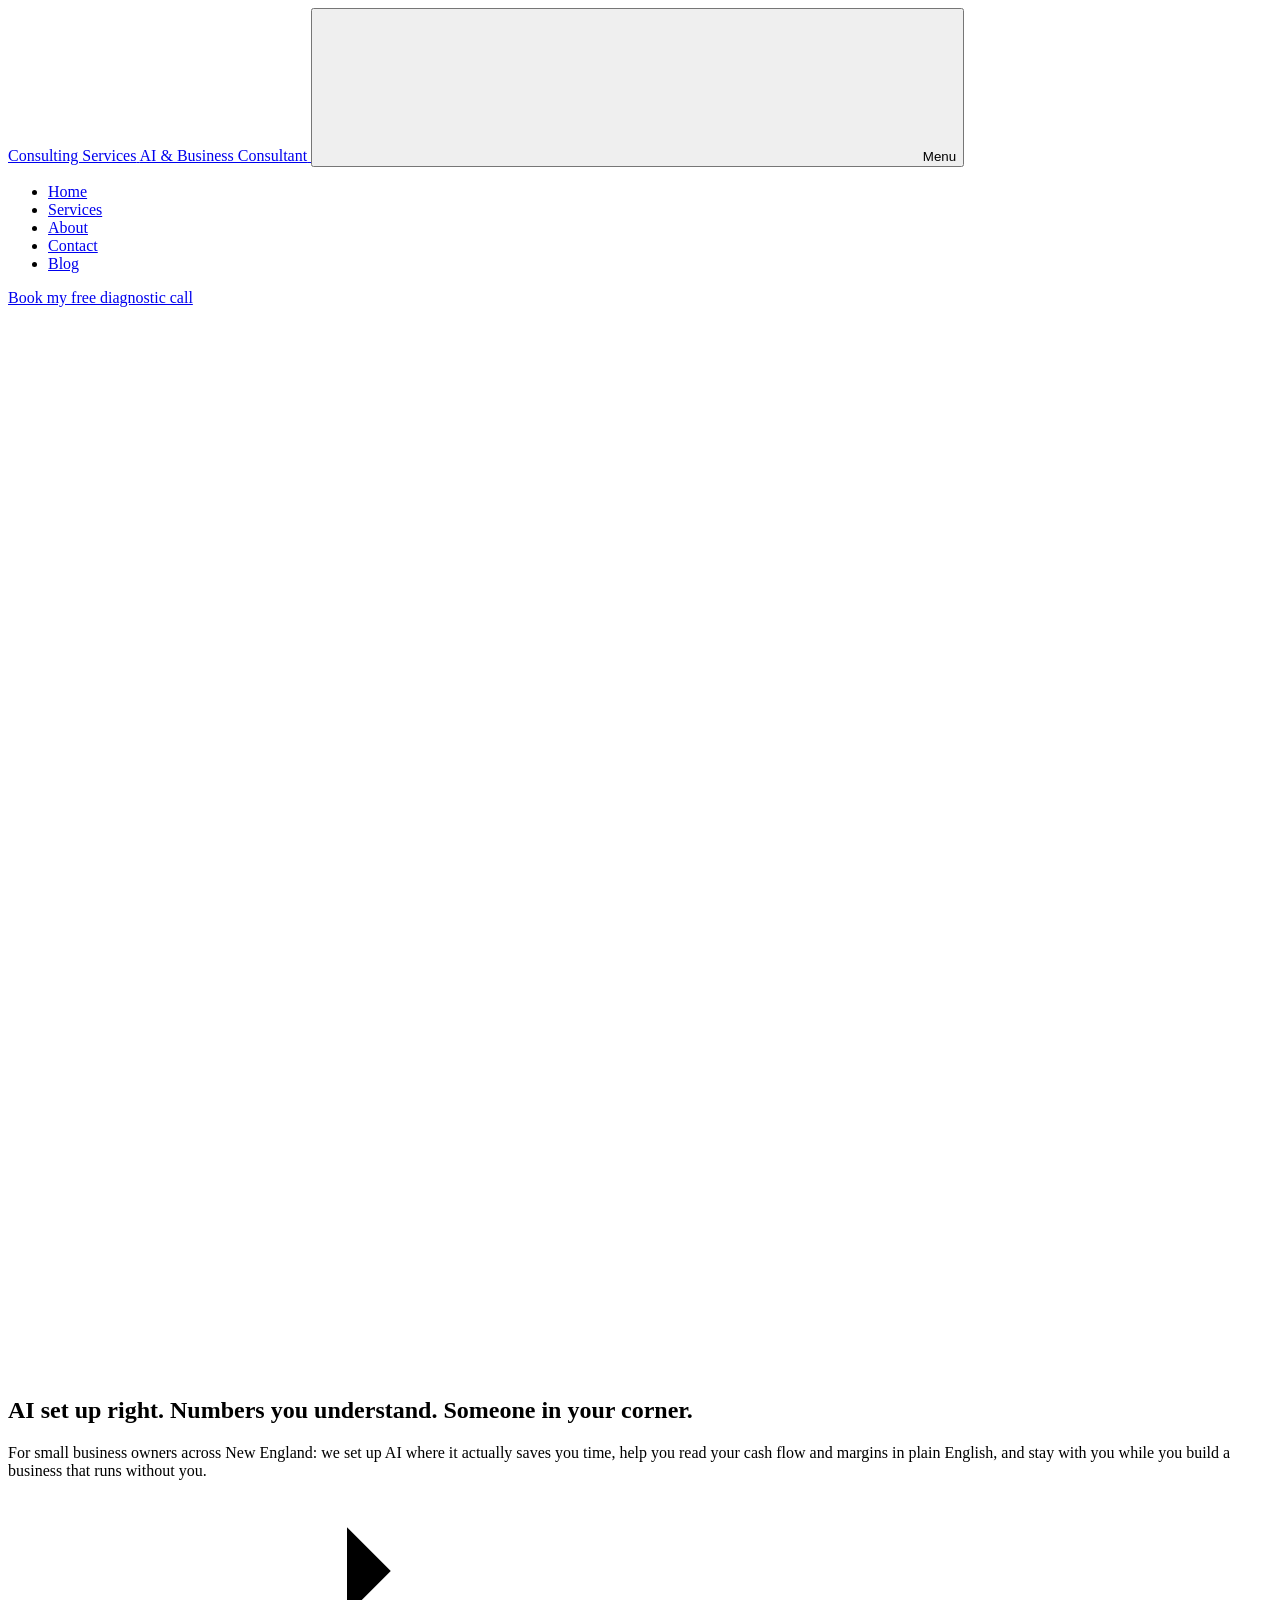
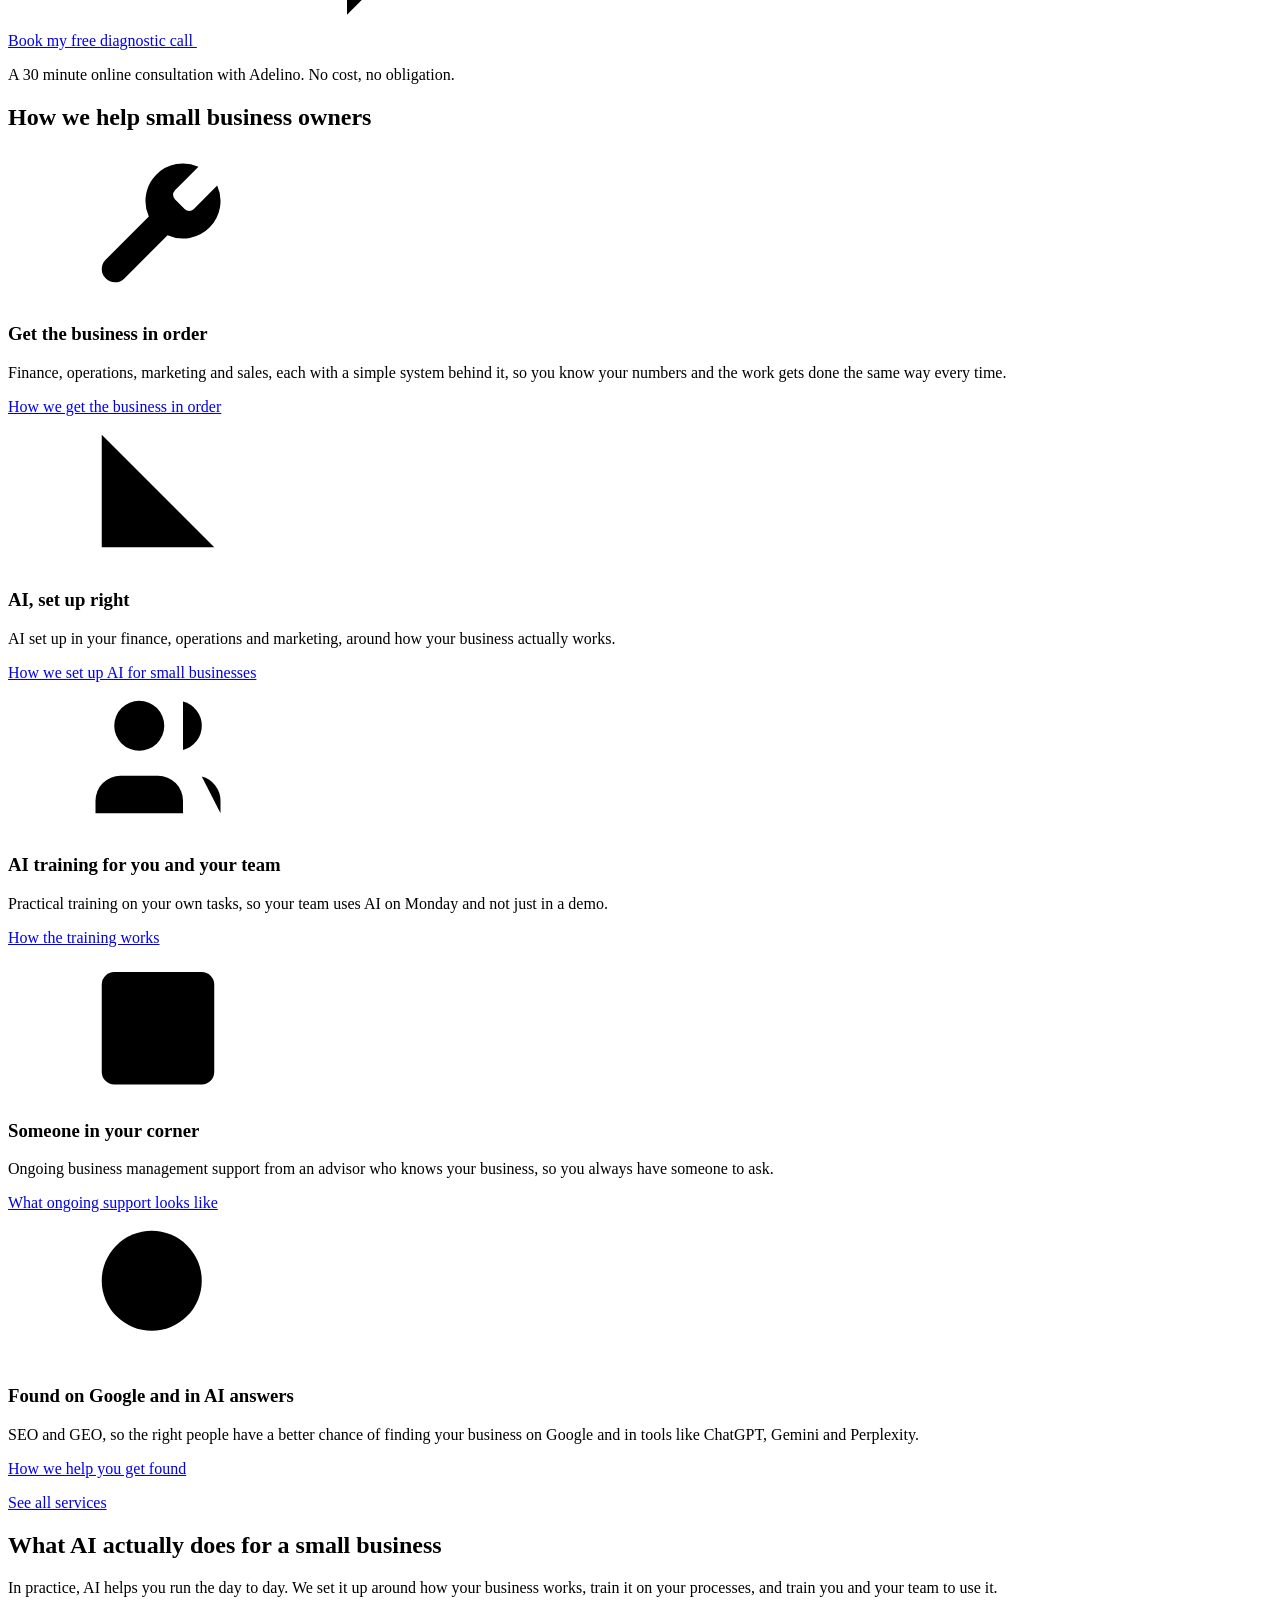
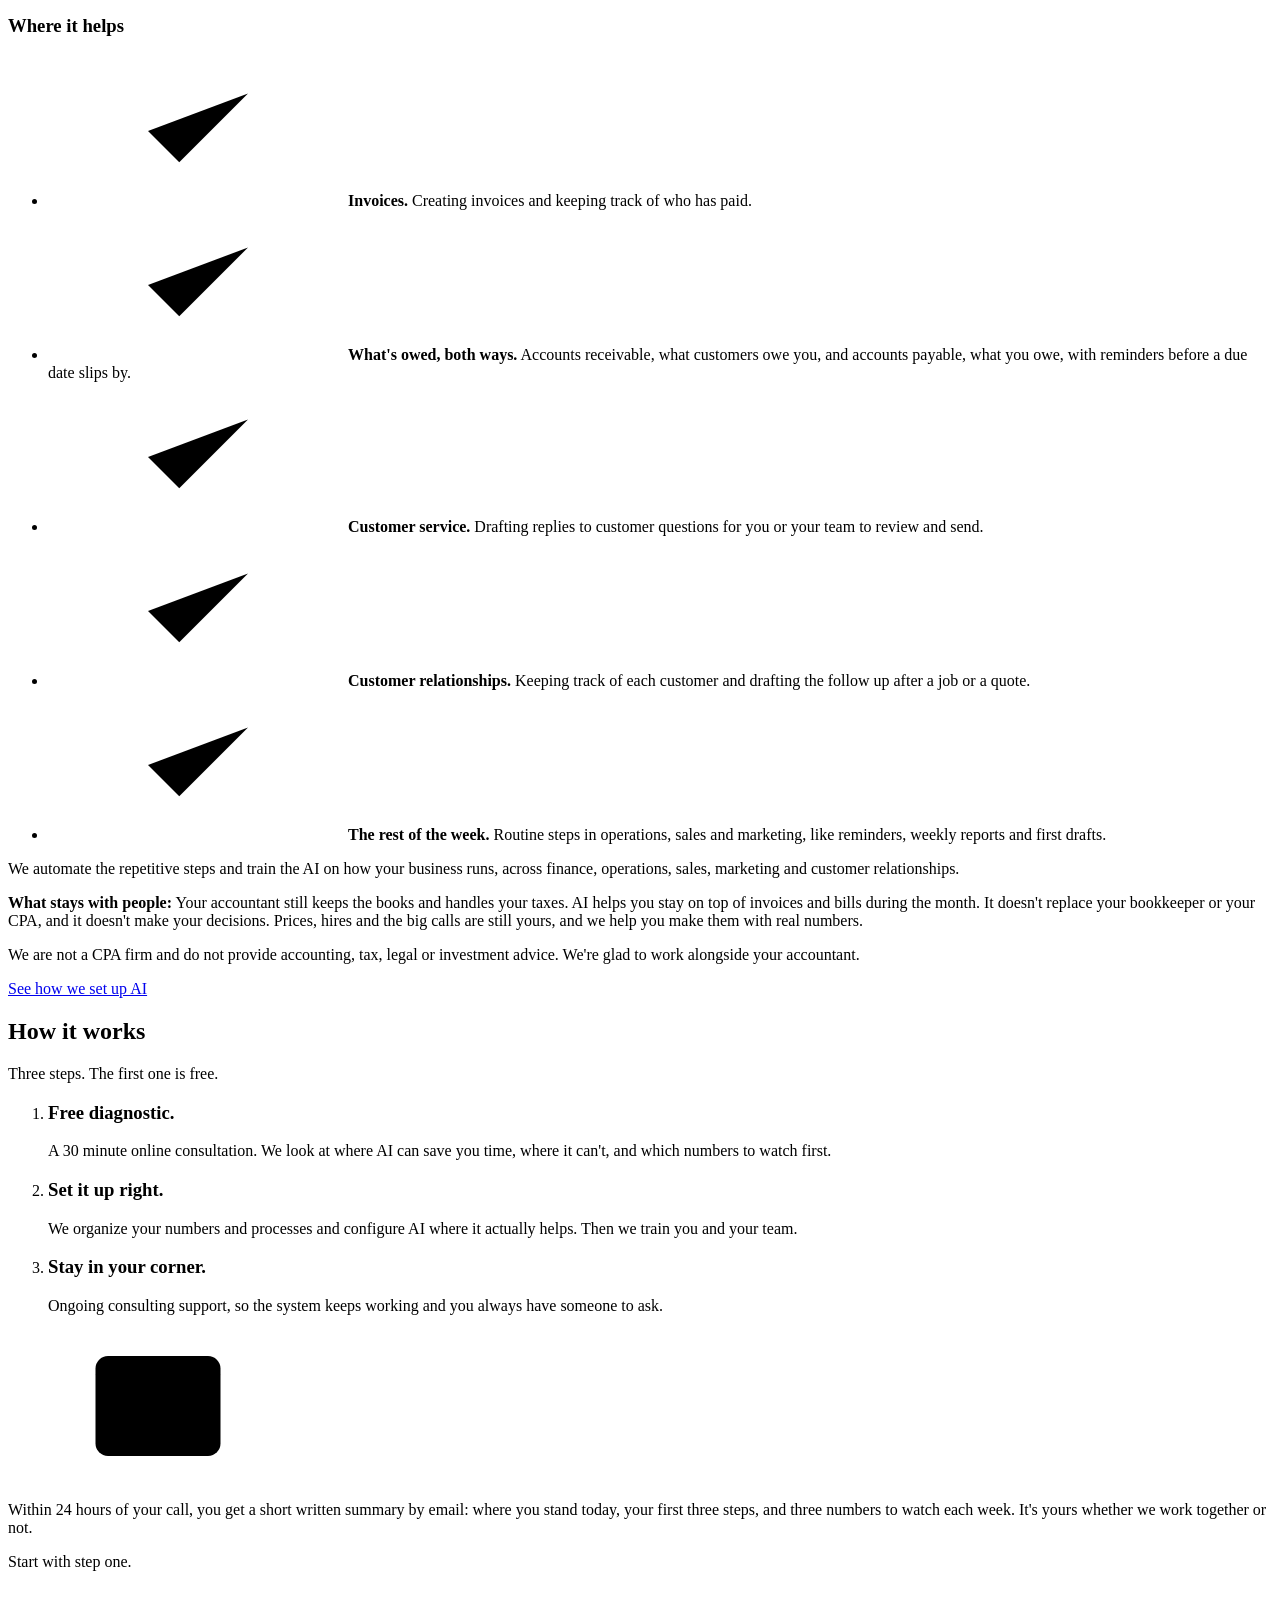
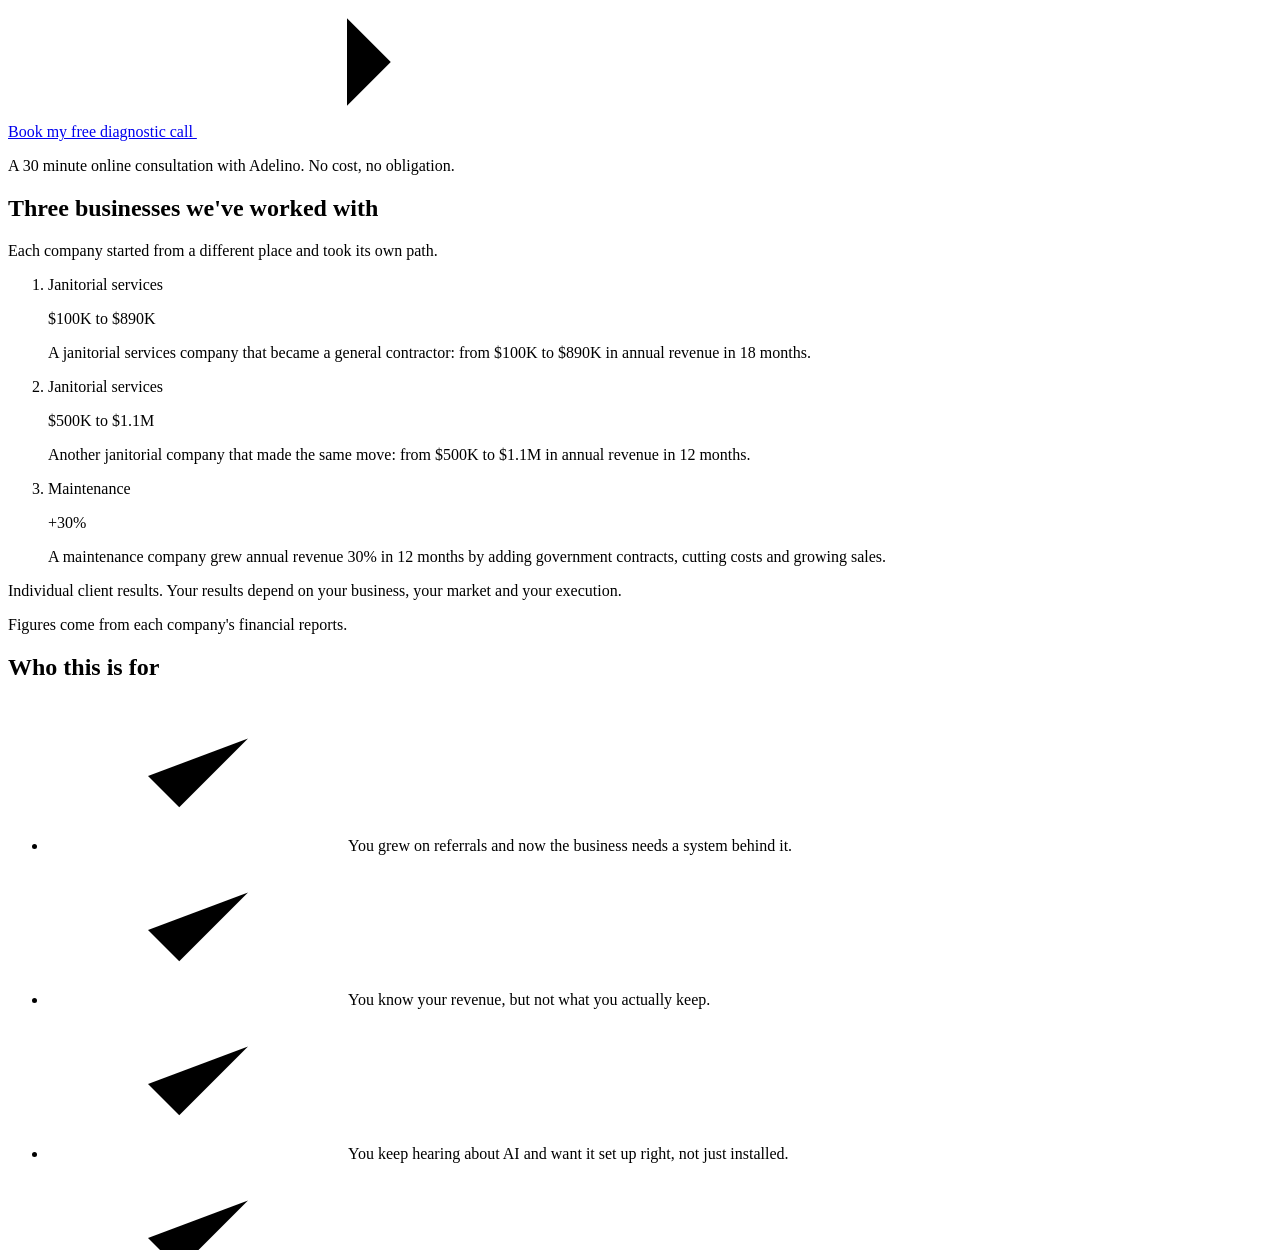
==== index.html @ ec8d6efc "Add files via upload" ====
<!doctype html>
<html lang="en-US">
<head>
<meta charset="utf-8">
<meta name="viewport" content="width=device-width, initial-scale=1">
<script>document.documentElement.classList.add('js');</script>
<title>AI &amp; Business Consultant in Boston | Consulting Services</title>
<meta name="description" content="Small business advisor in Boston, working remotely across New England. AI set up right, numbers in plain English. Book a free 30 minute online consultation.">
<link rel="canonical" href="https://askadelino.com/">
<meta name="theme-color" content="#0B2A4A">

<meta property="og:type" content="website">
<meta property="og:locale" content="en_US">
<meta property="og:site_name" content="Consulting Services">
<meta property="og:url" content="https://askadelino.com/">
<meta property="og:title" content="Consulting Services | AI &amp; Business Consultant in New England">
<meta property="og:description" content="Small business advisor in Boston, working remotely across New England. AI set up right, numbers in plain English. Book a free 30 minute online consultation.">
<meta property="og:image" content="https://askadelino.com/og.jpg">
<meta property="og:image:width" content="1200">
<meta property="og:image:height" content="630">
<meta property="og:image:alt" content="Adelino Ferreira, small business advisor, in a blue blazer outside an office building.">
<meta name="twitter:card" content="summary_large_image">
<meta name="twitter:title" content="Consulting Services | AI &amp; Business Consultant in New England">
<meta name="twitter:description" content="Small business advisor in Boston, working remotely across New England. AI set up right, numbers in plain English. Book a free 30 minute online consultation.">
<meta name="twitter:image" content="https://askadelino.com/og.jpg">
<meta name="twitter:image:alt" content="Adelino Ferreira, small business advisor, in a blue blazer outside an office building.">

<link rel="icon" href="/favicon.svg" type="image/svg+xml">
<link rel="icon" href="/favicon-32.png" type="image/png" sizes="32x32">
<link rel="apple-touch-icon" href="/apple-touch-icon.png">
<link rel="preload" as="image" type="image/webp" href="/assets/adelino-ferreira-small-business-advisor-1600.webp"
      imagesrcset="/assets/adelino-ferreira-small-business-advisor-640.webp 640w, /assets/adelino-ferreira-small-business-advisor-1024.webp 1024w, /assets/adelino-ferreira-small-business-advisor-1600.webp 1600w"
      imagesizes="(min-width: 960px) 62vw, 100vw" fetchpriority="high">
<link rel="preconnect" href="https://fonts.googleapis.com">
<link rel="preconnect" href="https://fonts.gstatic.com" crossorigin>
<link rel="stylesheet" href="https://fonts.googleapis.com/css2?family=Inter:wght@400;500;600&family=Sora:wght@600;700&display=swap">
<link rel="stylesheet" href="/assets/site.css">
<script type="application/ld+json">
{
  "@context": "https://schema.org",
  "@graph": [
    {
      "@type": "ProfessionalService",
      "@id": "https://askadelino.com/#business",
      "name": "Consulting Services",
      "legalName": "Prosperite Investments and Consulting LLC",
      "description": "Business advisory for small business owners in New England: AI set up right, numbers you understand, someone in your corner.",
      "url": "https://askadelino.com/",
      "logo": "https://askadelino.com/apple-touch-icon.png",
      "image": "https://askadelino.com/assets/adelino-ferreira-small-business-advisor-1600.jpg",
      "email": "adelino@askadelino.com",
      "address": {
        "@type": "PostalAddress",
        "addressLocality": "Boston",
        "addressRegion": "MA",
        "addressCountry": "US"
      },
      "areaServed": [
        {
          "@type": "State",
          "name": "Massachusetts"
        },
        {
          "@type": "State",
          "name": "New Hampshire"
        },
        {
          "@type": "State",
          "name": "Rhode Island"
        },
        {
          "@type": "State",
          "name": "Connecticut"
        },
        {
          "@type": "State",
          "name": "Vermont"
        },
        {
          "@type": "State",
          "name": "Maine"
        }
      ],
      "founder": {
        "@id": "https://askadelino.com/about/#adelino"
      },
      "knowsAbout": [
        "Small business management",
        "Setting up AI for small businesses",
        "Cash flow and margins for small businesses",
        "SEO and GEO"
      ],
      "makesOffer": {
        "@type": "Offer",
        "name": "The Run It Right Diagnostic",
        "description": "A free 30 minute online consultation for small business owners across New England.",
        "price": "0",
        "priceCurrency": "USD",
        "url": "https://askadelino.com/diagnostic/"
      },
      "sameAs": [
        "https://www.linkedin.com/in/adelino-ferreira-972801154"
      ]
    },
    {
      "@type": "WebSite",
      "@id": "https://askadelino.com/#website",
      "url": "https://askadelino.com/",
      "name": "Consulting Services",
      "publisher": {
        "@id": "https://askadelino.com/#business"
      },
      "inLanguage": "en-US"
    }
  ]
}
</script>
</head>
<body>

<svg width="0" height="0" style="position:absolute" aria-hidden="true" focusable="false">
  <defs>
    <symbol id="i-menu" viewBox="0 0 24 24"><path d="M4 7h16"/><path d="M4 12h16"/><path d="M4 17h16"/></symbol>
    <symbol id="i-x" viewBox="0 0 24 24"><path d="M18 6 6 18"/><path d="m6 6 12 12"/></symbol>
    <symbol id="i-right" viewBox="0 0 24 24"><path d="M5 12h14"/><path d="m12 5 7 7-7 7"/></symbol>
    <symbol id="i-check" viewBox="0 0 24 24"><path d="M20 6 9 17l-5-5"/></symbol>
    <symbol id="i-wrench" viewBox="0 0 24 24"><path d="M14.7 6.3a1 1 0 0 0 0 1.4l1.6 1.6a1 1 0 0 0 1.4 0l3.77-3.77a6 6 0 0 1-7.94 7.94l-6.91 6.91a2.12 2.12 0 0 1-3-3l6.91-6.91a6 6 0 0 1 7.94-7.94l-3.76 3.76z"/></symbol>
    <symbol id="i-bar" viewBox="0 0 24 24"><path d="M3 3v18h18"/><path d="M18 17V9"/><path d="M13 17V5"/><path d="M8 17v-3"/></symbol>
    <symbol id="i-users" viewBox="0 0 24 24"><path d="M16 21v-2a4 4 0 0 0-4-4H6a4 4 0 0 0-4 4v2"/><circle cx="9" cy="7" r="4"/><path d="M22 21v-2a4 4 0 0 0-3-3.87"/><path d="M16 3.13a4 4 0 0 1 0 7.75"/></symbol>
    <symbol id="i-cal" viewBox="0 0 24 24"><rect width="18" height="18" x="3" y="4" rx="2"/><path d="M16 2v4"/><path d="M8 2v4"/><path d="M3 10h18"/></symbol>
    <symbol id="i-search" viewBox="0 0 24 24"><path d="M11 3a8 8 0 1 0 0 16 8 8 0 0 0 0-16z"/><path d="m21 21-4.3-4.3"/></symbol>
    <symbol id="i-mail" viewBox="0 0 24 24"><rect width="20" height="16" x="2" y="4" rx="2"/><path d="m22 7-8.97 5.7a1.94 1.94 0 0 1-2.06 0L2 7"/></symbol>
  </defs>
</svg>

<header class="site-header">
  <div class="wrap bar">
    <a class="lockup" href="/">
      <span class="name">Consulting Services</span>
      <span class="desc">AI &amp; Business Consultant</span>
    </a>
    <button class="nav-toggle" type="button" aria-expanded="false" aria-controls="site-nav">
      <svg class="ic i-open" aria-hidden="true"><use href="#i-menu"/></svg><svg class="ic i-close" aria-hidden="true"><use href="#i-x"/></svg>
      <span class="nav-toggle-label">Menu</span>
    </button>
    <nav class="site-nav" id="site-nav" aria-label="Main">
      <ul class="nav-list">
        <li><a href="/" aria-current="page">Home</a></li>
        <li><a href="/services/">Services</a></li>
        <li><a href="/about/">About</a></li>
        <li><a href="/contact/">Contact</a></li>
        <li><a href="/blog/">Blog</a></li>
      </ul>
      <a class="btn btn-sm head-cta" href="/diagnostic/#book" aria-label="Book my free diagnostic call, opens the booking page">Book my free diagnostic call</a>
    </nav>
  </div>
</header>

<main>

  <section class="hero dark" aria-labelledby="hero-title">
    <div class="hero-media">
      <picture>
        <source type="image/webp"
                srcset="/assets/adelino-ferreira-small-business-advisor-640.webp 640w, /assets/adelino-ferreira-small-business-advisor-1024.webp 1024w, /assets/adelino-ferreira-small-business-advisor-1600.webp 1600w"
                sizes="(min-width: 960px) 62vw, 100vw">
        <img src="/assets/adelino-ferreira-small-business-advisor-1600.jpg"
             srcset="/assets/adelino-ferreira-small-business-advisor-640.jpg 640w, /assets/adelino-ferreira-small-business-advisor-1024.jpg 1024w, /assets/adelino-ferreira-small-business-advisor-1600.jpg 1600w"
             sizes="(min-width: 960px) 62vw, 100vw"
             width="1600" height="1066" fetchpriority="high" decoding="async"
             alt="Adelino Ferreira, small business advisor, in a blue blazer outside an office building.">
      </picture>
    </div>
    <div class="hero-copy">
      <div class="wrap">
        <h1 id="hero-title"><span class="l">AI set up right.</span> <span class="l">Numbers you understand.</span> <span class="l">Someone in your corner.</span></h1>
        <p class="sub">For small business owners across New England: we set up AI where it actually saves you time, help you read your cash flow and margins in plain English, and stay with you while you build a business that runs without you.</p>
        <div class="cta">
          <a class="btn" href="/diagnostic/#book">Book my free diagnostic call <svg class="ic" aria-hidden="true"><use href="#i-right"/></svg></a>
          <p class="micro">A 30 minute online consultation with Adelino. No cost, no obligation.</p>
        </div>
      </div>
    </div>
  </section>

  <section class="section" aria-labelledby="services-title">
    <div class="wrap">
      <h2 id="services-title">How we help small business owners</h2>
      <div class="cards svc-cards">
        <article class="card">
          <div class="ic-wrap" aria-hidden="true"><svg class="ic" aria-hidden="true"><use href="#i-wrench"/></svg></div>
          <h3>Get the business in order</h3>
          <p>Finance, operations, marketing and sales, each with a simple system behind it, so you know your numbers and the work gets done the same way every time.</p>
          <a class="more" href="/services/#organize">How we get the business in order</a>
        </article>
        <article class="card">
          <div class="ic-wrap" aria-hidden="true"><svg class="ic" aria-hidden="true"><use href="#i-bar"/></svg></div>
          <h3>AI, set up right</h3>
          <p>AI set up in your finance, operations and marketing, around how your business actually works.</p>
          <a class="more" href="/services/#ai-setup">How we set up AI for small businesses</a>
        </article>
        <article class="card">
          <div class="ic-wrap" aria-hidden="true"><svg class="ic" aria-hidden="true"><use href="#i-users"/></svg></div>
          <h3>AI training for you and your team</h3>
          <p>Practical training on your own tasks, so your team uses AI on Monday and not just in a demo.</p>
          <a class="more" href="/services/#ai-training">How the training works</a>
        </article>
        <article class="card">
          <div class="ic-wrap" aria-hidden="true"><svg class="ic" aria-hidden="true"><use href="#i-cal"/></svg></div>
          <h3>Someone in your corner</h3>
          <p>Ongoing business management support from an advisor who knows your business, so you always have someone to ask.</p>
          <a class="more" href="/services/#ongoing-support">What ongoing support looks like</a>
        </article>
        <article class="card">
          <div class="ic-wrap" aria-hidden="true"><svg class="ic" aria-hidden="true"><use href="#i-search"/></svg></div>
          <h3>Found on Google and in AI answers</h3>
          <p>SEO and GEO, so the right people have a better chance of finding your business on Google and in tools like ChatGPT, Gemini and Perplexity.</p>
          <a class="more" href="/services/#seo-geo">How we help you get found</a>
        </article>
      </div>
      <p class="section-foot"><a class="text-link" href="/services/">See all services</a></p>
    </div>
  </section>

  <section class="section paper" aria-labelledby="ai-title">
    <div class="wrap ai-home">
      <h2 id="ai-title">What AI actually does for a small business</h2>
      <p class="lead">In practice, AI helps you run the day to day. We set it up around how your business works, train it on your processes, and train you and your team to use it.</p>
      <h3 class="mini">Where it helps</h3>
      <ul class="help-list">
        <li><svg class="ic" aria-hidden="true"><use href="#i-check"/></svg><span><strong>Invoices.</strong> Creating invoices and keeping track of who has paid.</span></li>
        <li><svg class="ic" aria-hidden="true"><use href="#i-check"/></svg><span><strong>What's owed, both ways.</strong> Accounts receivable, what customers owe you, and accounts payable, what you owe, with reminders before a due date slips by.</span></li>
        <li><svg class="ic" aria-hidden="true"><use href="#i-check"/></svg><span><strong>Customer service.</strong> Drafting replies to customer questions for you or your team to review and send.</span></li>
        <li><svg class="ic" aria-hidden="true"><use href="#i-check"/></svg><span><strong>Customer relationships.</strong> Keeping track of each customer and drafting the follow up after a job or a quote.</span></li>
        <li><svg class="ic" aria-hidden="true"><use href="#i-check"/></svg><span><strong>The rest of the week.</strong> Routine steps in operations, sales and marketing, like reminders, weekly reports and first drafts.</span></li>
      </ul>
      <p class="body-lg">We automate the repetitive steps and train the AI on how your business runs, across finance, operations, sales, marketing and customer relationships.</p>
      <div class="stays">
        <p><strong>What stays with people:</strong> Your accountant still keeps the books and handles your taxes. AI helps you stay on top of invoices and bills during the month. It doesn't replace your bookkeeper or your CPA, and it doesn't make your decisions. Prices, hires and the big calls are still yours, and we help you make them with real numbers.</p>
        <p class="scope-inline">We are not a CPA firm and do not provide accounting, tax, legal or investment advice. We're glad to work alongside your accountant.</p>
      </div>
      <p class="section-foot"><a class="text-link" href="/services/#ai-setup">See how we set up AI</a></p>
    </div>
  </section>

  <section class="section how" aria-labelledby="how-title">
    <div class="wrap">
      <h2 id="how-title">How it works</h2>
      <p class="lead">Three steps. The first one is free.</p>
      <ol class="steps">
        <li>
          <h3>Free diagnostic.</h3>
          <p>A 30 minute online consultation. We look at where AI can save you time, where it can't, and which numbers to watch first.</p>
        </li>
        <li>
          <h3>Set it up right.</h3>
          <p>We organize your numbers and processes and configure AI where it actually helps. Then we train you and your team.</p>
        </li>
        <li>
          <h3>Stay in your corner.</h3>
          <p>Ongoing consulting support, so the system keeps working and you always have someone to ask.</p>
        </li>
      </ol>
      <div class="snapshot">
        <div class="ic-wrap" aria-hidden="true"><svg class="ic" aria-hidden="true"><use href="#i-mail"/></svg></div>
        <p>Within 24 hours of your call, you get a short written summary by email: where you stand today, your first three steps, and three numbers to watch each week. It's yours whether we work together or not.</p>
      </div>
      <div class="mid-cta dark">
        <p class="kick">Start with step one.</p>
        <div>
          <a class="btn" href="/diagnostic/#book">Book my free diagnostic call <svg class="ic" aria-hidden="true"><use href="#i-right"/></svg></a>
          <p class="micro">A 30 minute online consultation with Adelino. No cost, no obligation.</p>
        </div>
      </div>
    </div>
  </section>

  <section class="section paper cases" aria-labelledby="cases-title">
    <div class="wrap">
      <h2 id="cases-title">Three businesses we've worked with</h2>
      <p class="lead">Each company started from a different place and took its own path.</p>
      <ol class="cards case-list">
        <li class="card case">
          <p class="tag">Janitorial services</p>
          <p class="figure">$100K to $890K</p>
          <p>A janitorial services company that became a general contractor: from $100K to $890K in annual revenue in 18 months.</p>
        </li>
        <li class="card case">
          <p class="tag">Janitorial services</p>
          <p class="figure">$500K to $1.1M</p>
          <p>Another janitorial company that made the same move: from $500K to $1.1M in annual revenue in 12 months.</p>
        </li>
        <li class="card case">
          <p class="tag">Maintenance</p>
          <p class="figure">+30%</p>
          <p>A maintenance company grew annual revenue 30% in 12 months by adding government contracts, cutting costs and growing sales.</p>
        </li>
      </ol>
      <p class="notice">Individual client results. Your results depend on your business, your market and your execution.</p>
      <p class="notice">Figures come from each company's financial reports.</p>
    </div>
  </section>

  <section class="section dark grid-bg" aria-labelledby="fit-title">
    <div class="wrap">
      <h2 id="fit-title">Who this is for</h2>
      <ul class="fit-list">
        <li><svg class="ic" aria-hidden="true"><use href="#i-check"/></svg><span>You grew on referrals and now the business needs a system behind it.</span></li>
        <li><svg class="ic" aria-hidden="true"><use href="#i-check"/></svg><span>You know your revenue, but not what you actually keep.</span></li>
        <li><svg class="ic" aria-hidden="true"><use href="#i-check"/></svg><span>You keep hearing about AI and want it set up right, not just installed.</span></li>
        <li><svg class="ic" aria-hidden="true"><use href="#i-check"/></svg><span>Everything still runs through you, and you'd like that to change.</span></li>
      </ul>
      <p class="sectors">Service companies, retail, restaurants, health and wellness businesses, professional offices and more, across Massachusetts, New Hampshire, Rhode Island, Connecticut, Vermont and Maine.</p>
      <p class="not-fit">Probably not the right fit if you're still at the idea stage, or if what you need is tax filing or bookkeeping. If that's you, we'll point you to the right kind of professional.</p>
    </div>
  </section>

  <section class="section" aria-labelledby="about-title">
    <div class="wrap">
      <div class="cred-band">
        <div class="cred-photo">
          <picture>
            <source type="image/webp" srcset="/assets/adelino-ferreira-business-advisor.webp">
            <img src="/assets/adelino-ferreira-business-advisor.jpg" width="800" height="1000" loading="lazy" decoding="async"
                 alt="Adelino Ferreira, business advisor.">
          </picture>
        </div>
        <div>
          <h2 id="about-title">About Adelino</h2>
          <p class="who">Adelino Ferreira, AI &amp; Business Consultant, Boston, MA</p>
          <p class="about-short">I built two service businesses in the U.S. from scratch and sold both. Today I work remotely with small business owners across New England to set up AI where it actually saves time, understand the numbers and run the company the right way. My own businesses are my background, not a promise about yours.</p>
          <a class="text-link" href="/about/">More about Adelino</a>
        </div>
      </div>
    </div>
  </section>

  <section class="section dark grid-bg cta-band" aria-labelledby="cta-title">
    <div class="wrap">
      <p class="eyebrow">The Run It Right Diagnostic</p>
      <h2 id="cta-title">Start with 30 minutes.</h2>
      <p class="lead">It's an online consultation with Adelino, it's free, and there's no obligation. You'll talk through your numbers, how the work gets done, how customers find you, and where AI fits.</p>
      <p class="cap-line"><svg class="ic" aria-hidden="true"><use href="#i-cal"/></svg><span>Adelino takes up to five diagnostic calls a week, on weekdays.</span></p>
      <div class="actions">
        <a class="btn" href="/diagnostic/#book">Book my free diagnostic call <svg class="ic" aria-hidden="true"><use href="#i-right"/></svg></a>
        <p class="micro">A 30 minute online consultation with Adelino. No cost, no obligation.</p>
      </div>
    </div>
  </section>

</main>

<footer class="site-foot">
  <div class="wrap">
    <p class="f-name">Consulting Services, Boston, MA</p>
    <p class="f-line">Small business advisory and AI setup for owners across New England. We work with clients remotely.</p>
    <p class="scope">We provide business advisory and AI setup. We are not a CPA firm and do not provide accounting, tax, legal or investment advice. We're glad to work alongside your accountant.</p>
    <nav aria-label="Footer"><p class="links"><a href="/" aria-current="page">Home</a> <span aria-hidden="true">·</span> <a href="/services/">Services</a> <span aria-hidden="true">·</span> <a href="/about/">About</a> <span aria-hidden="true">·</span> <a href="/contact/">Contact</a> <span aria-hidden="true">·</span> <a href="/blog/">Blog</a> <span aria-hidden="true">·</span> <a href="/privacy/">Privacy</a></p></nav>
    <p class="links contact-links"><a href="mailto:adelino@askadelino.com">adelino@askadelino.com</a> <span aria-hidden="true">·</span> <a href="https://www.linkedin.com/in/adelino-ferreira-972801154" rel="me noopener" target="_blank">Adelino on LinkedIn</a></p>
    <p class="copy">© 2026 Prosperite Investments and Consulting LLC</p>
  </div>
</footer>

<script src="/assets/site.js" defer></script>
</body>
</html>
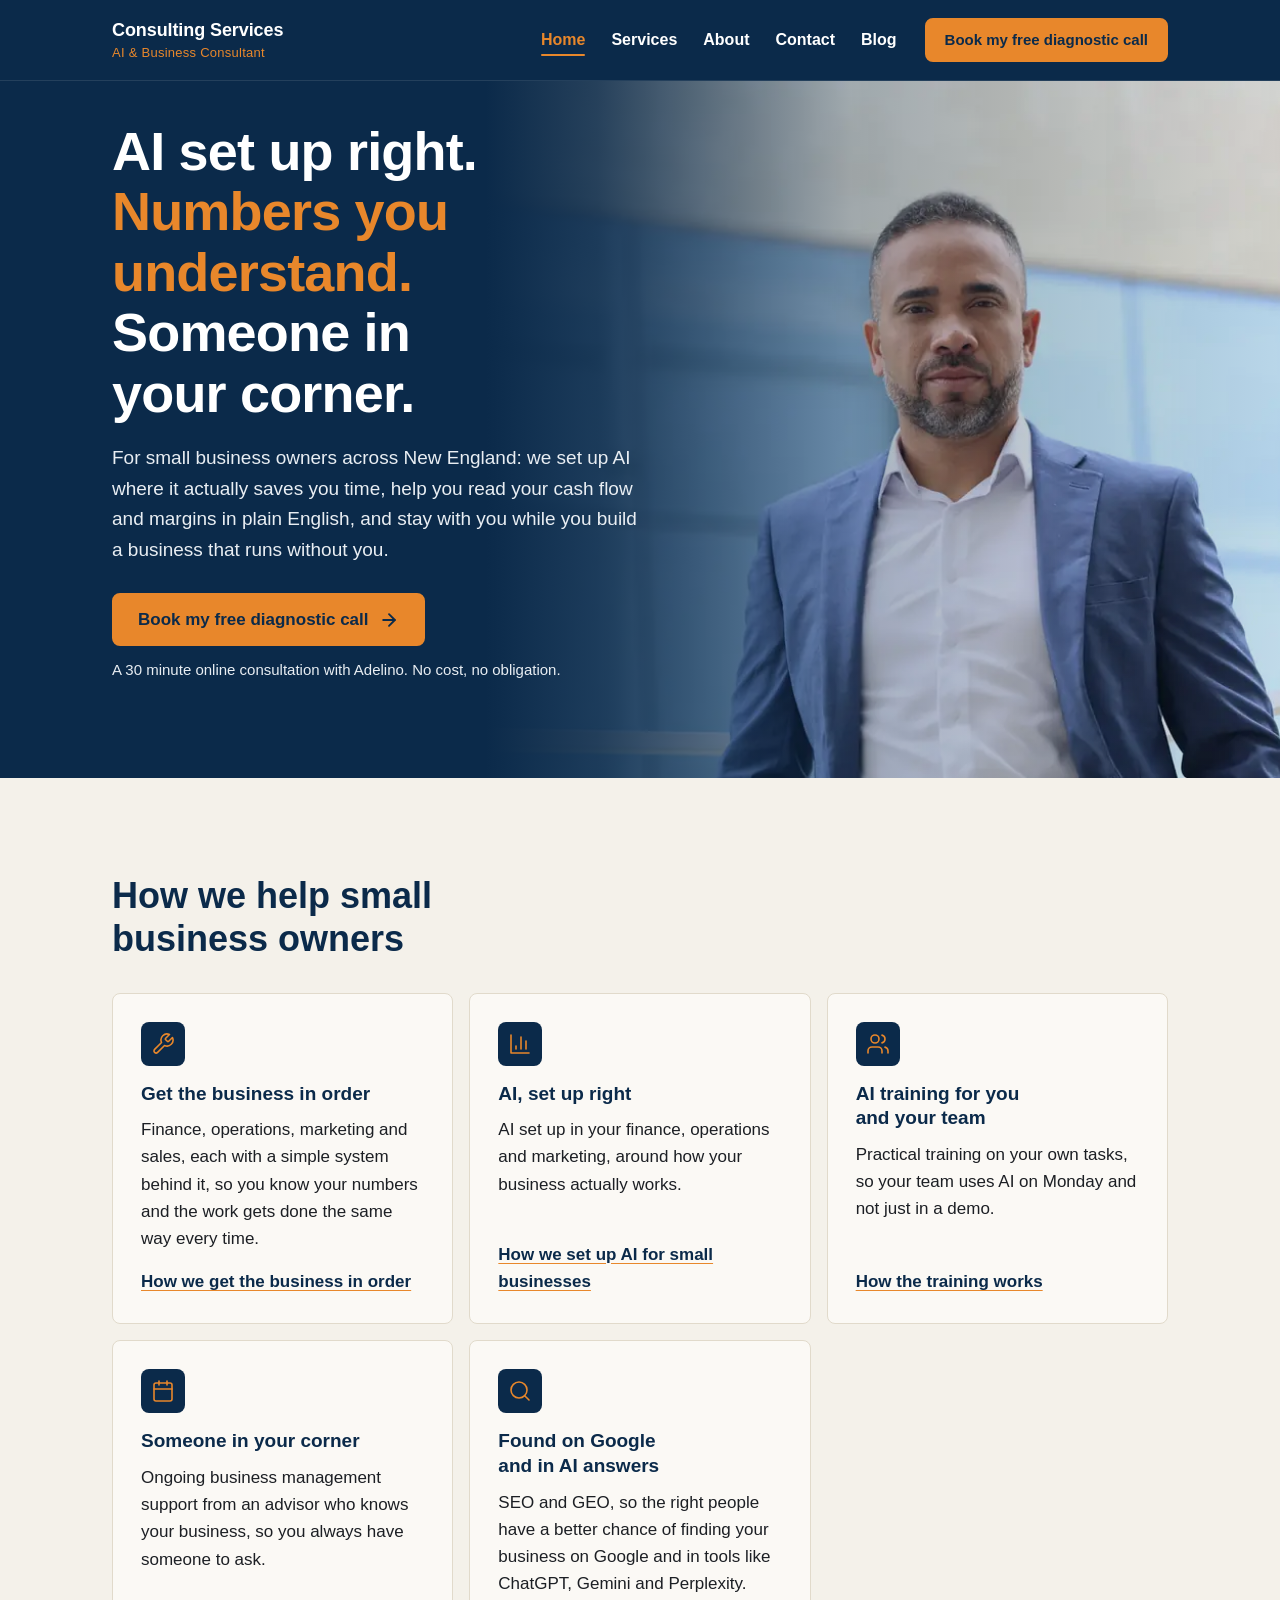
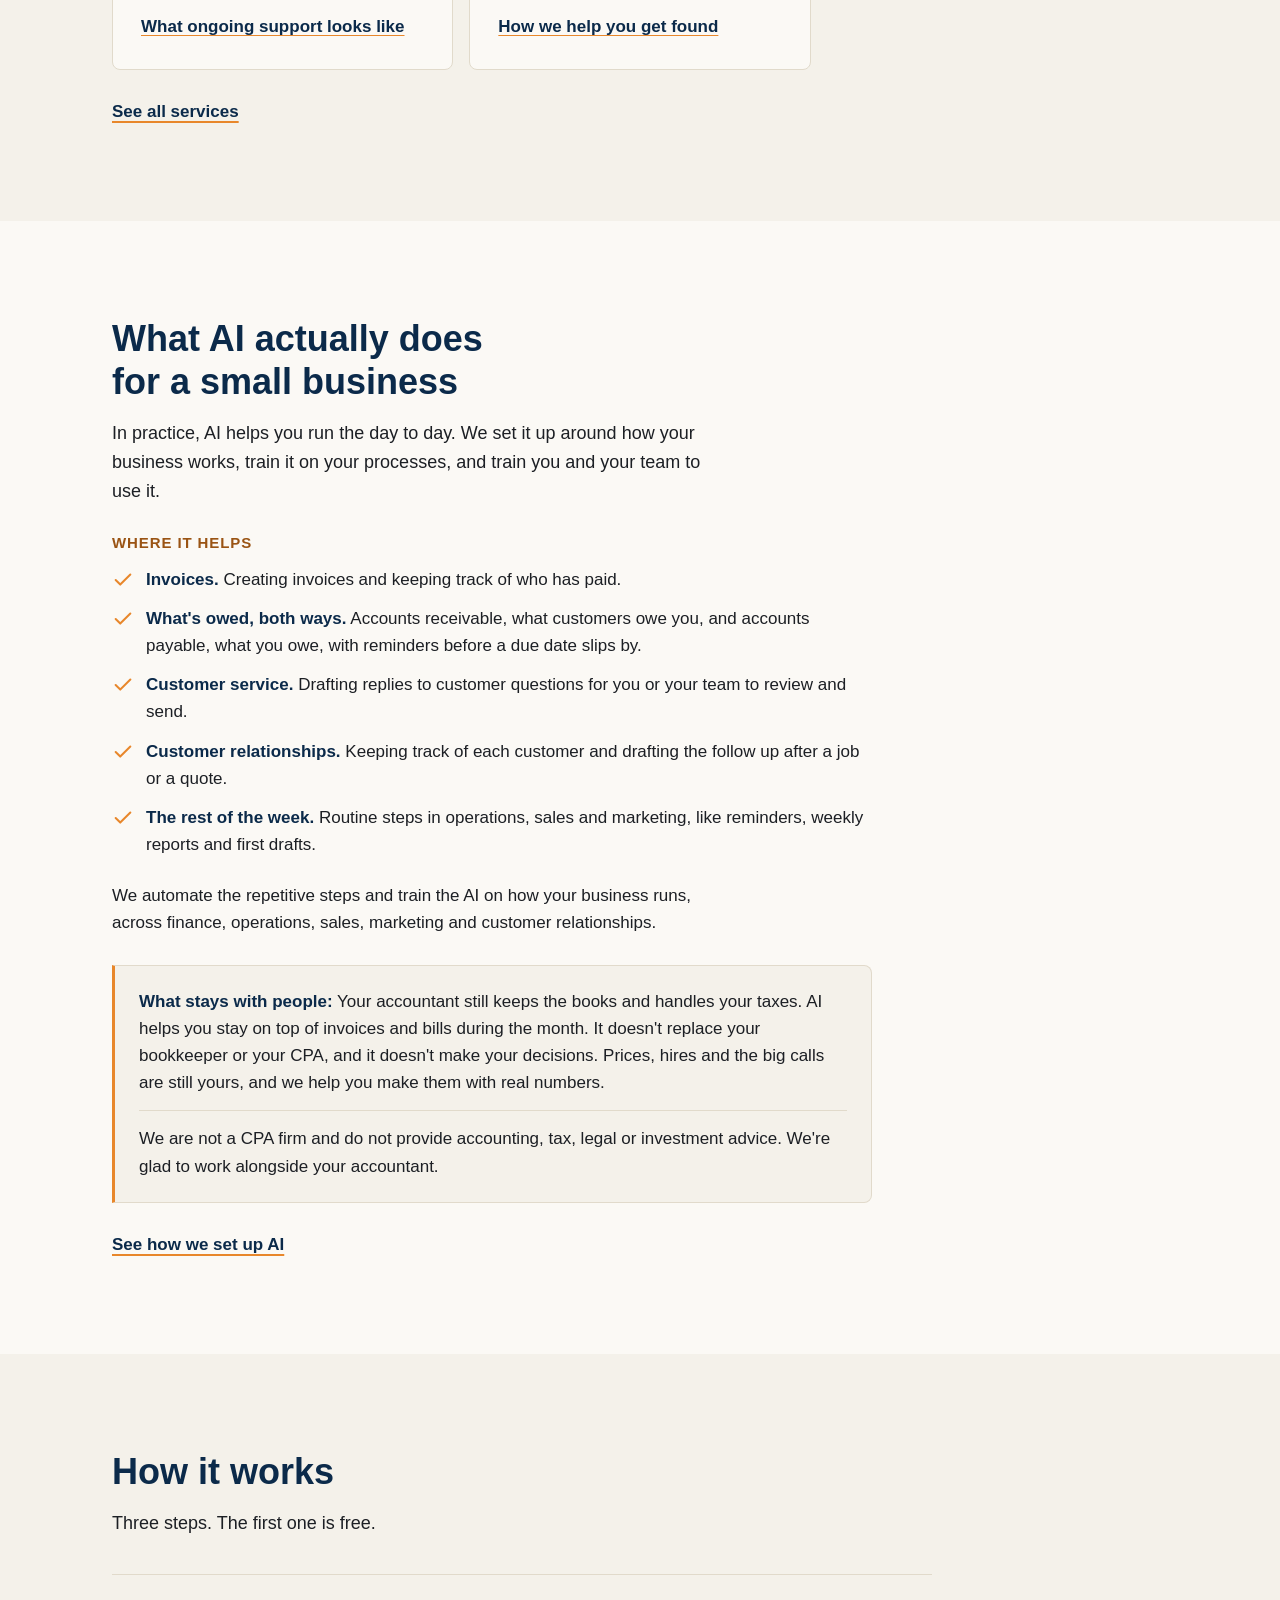
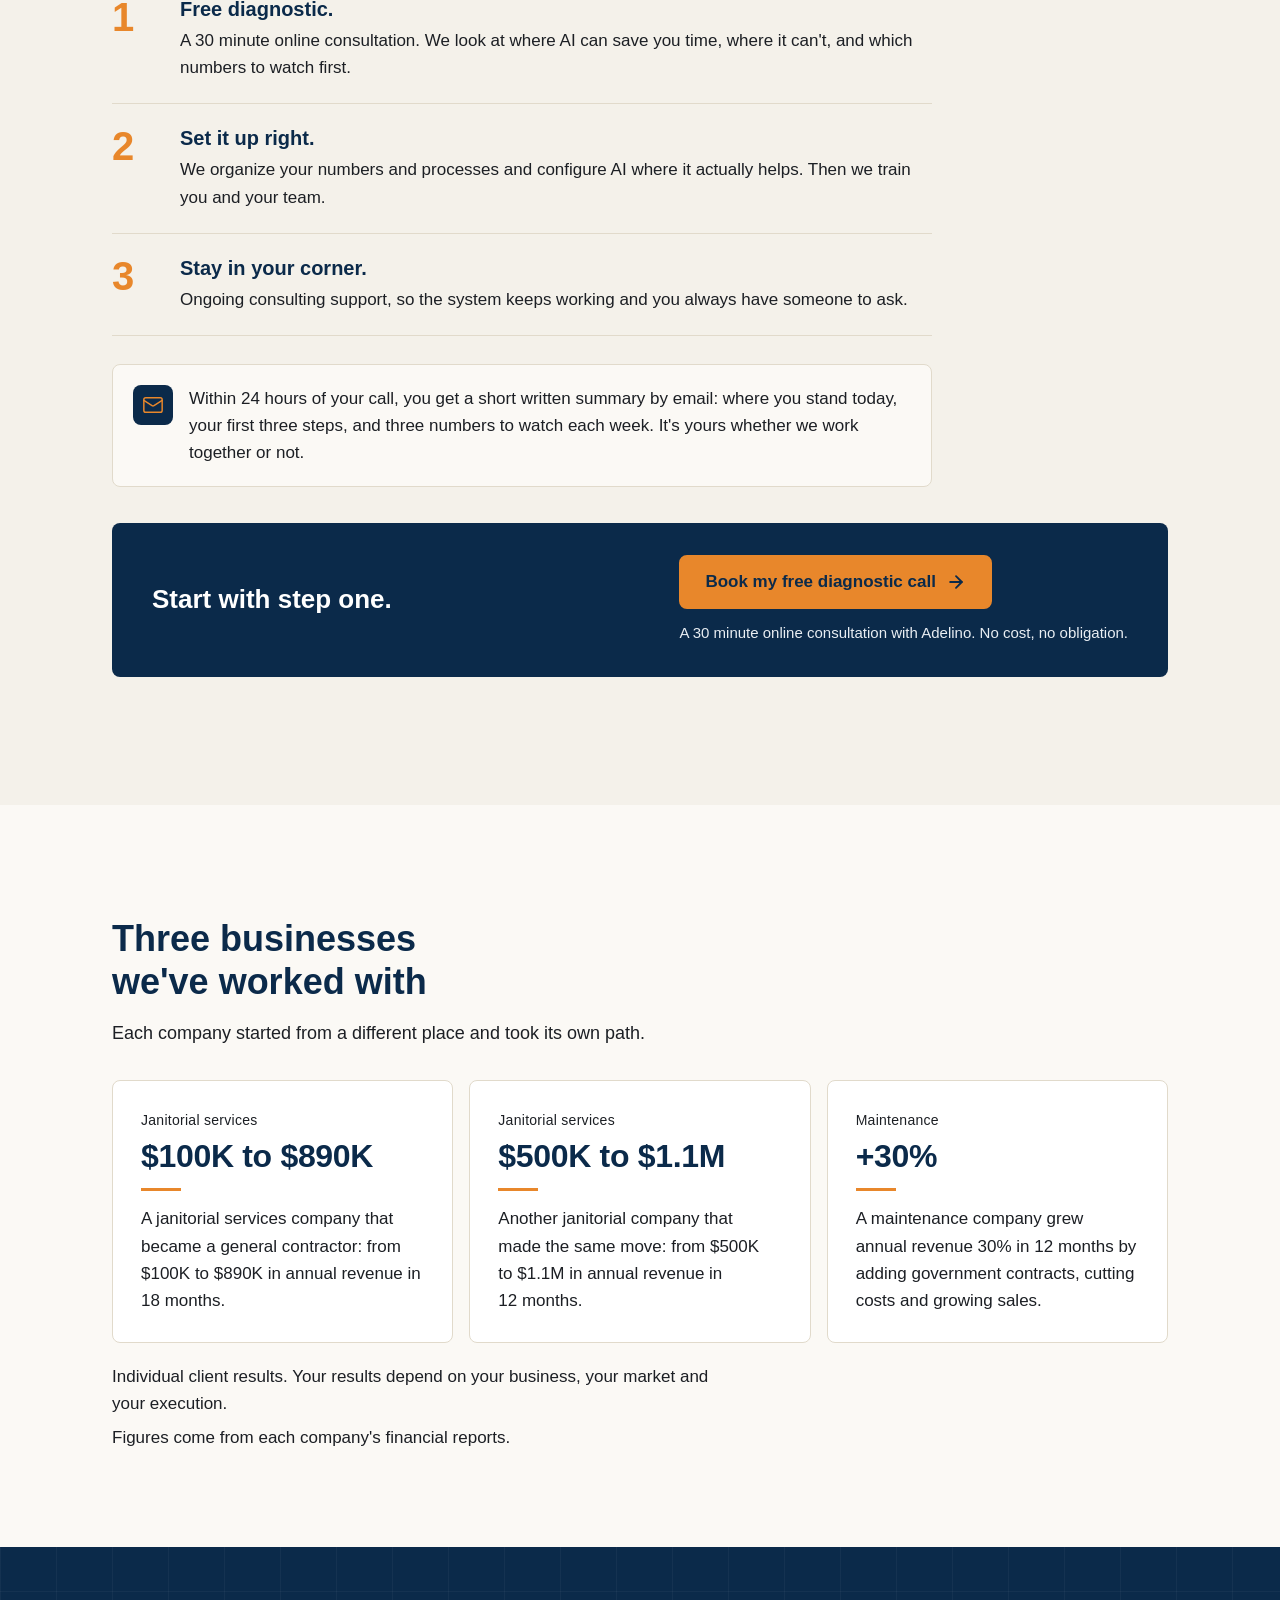
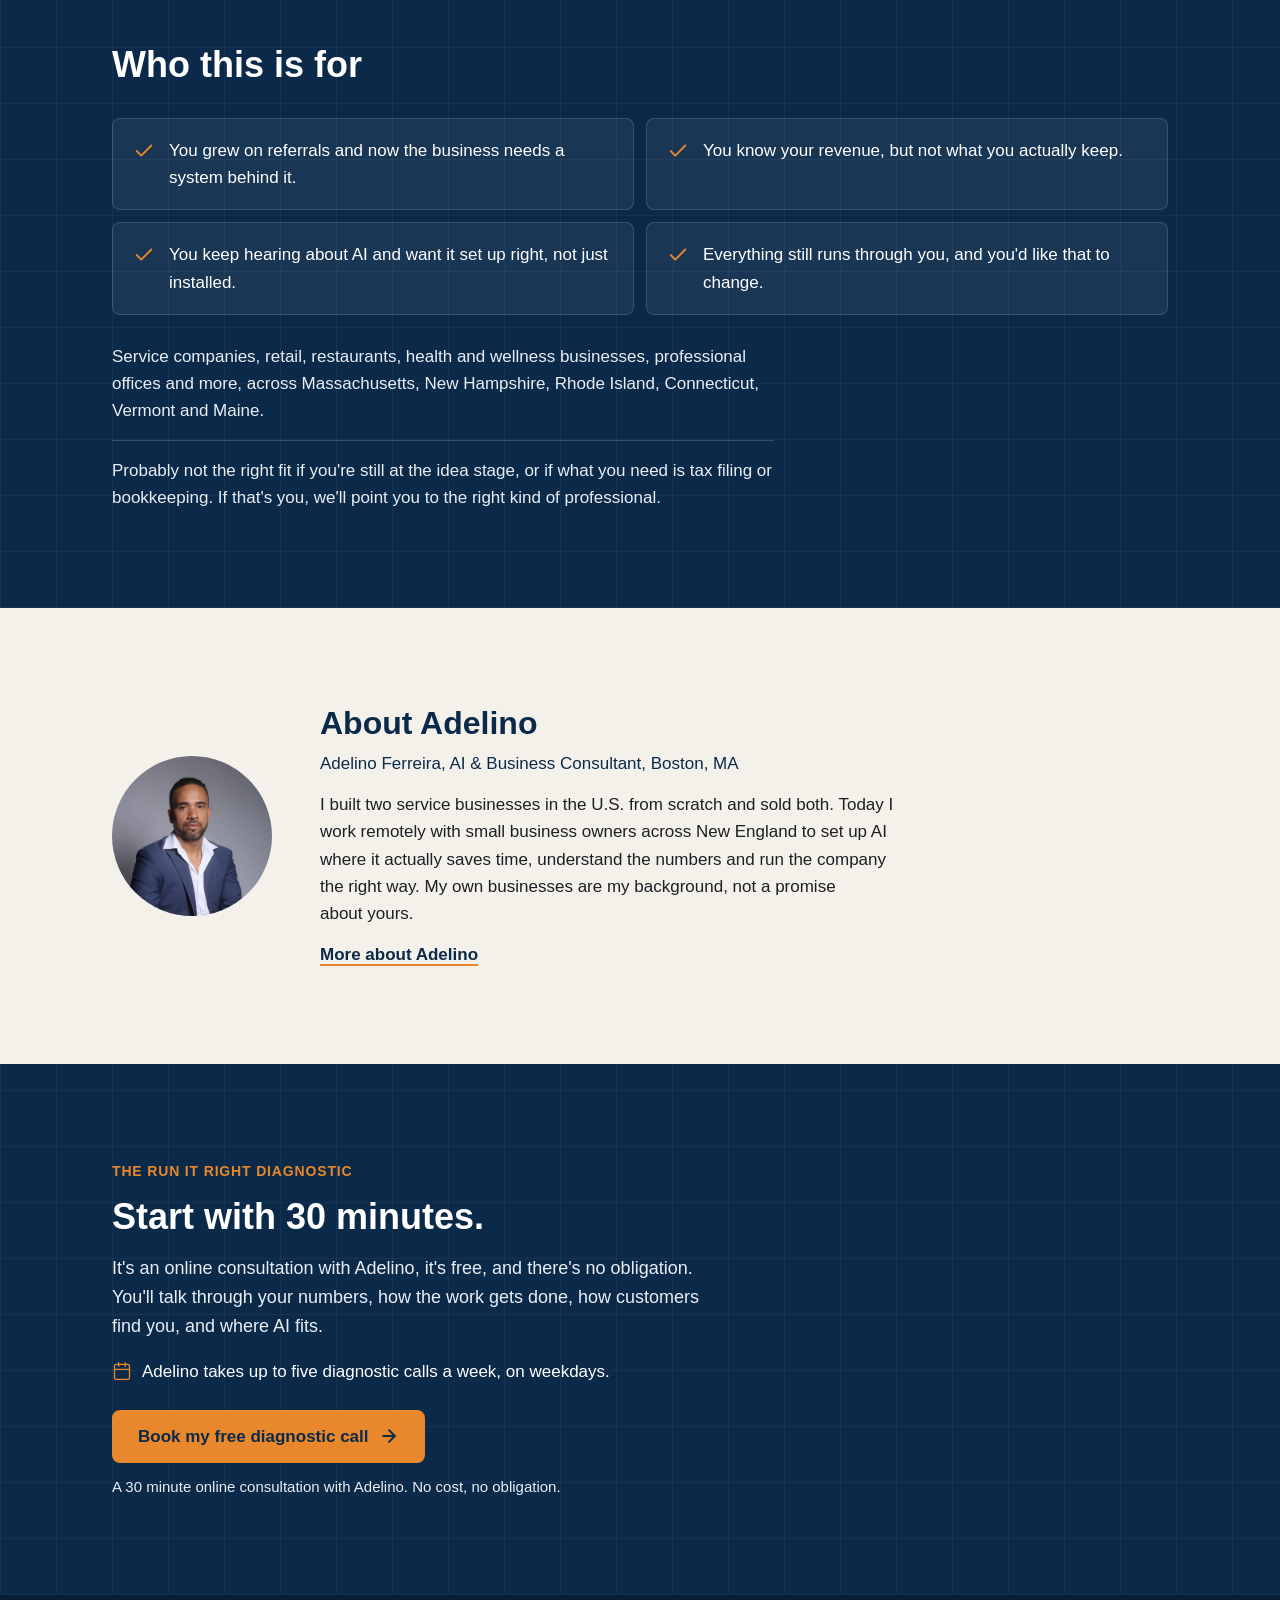
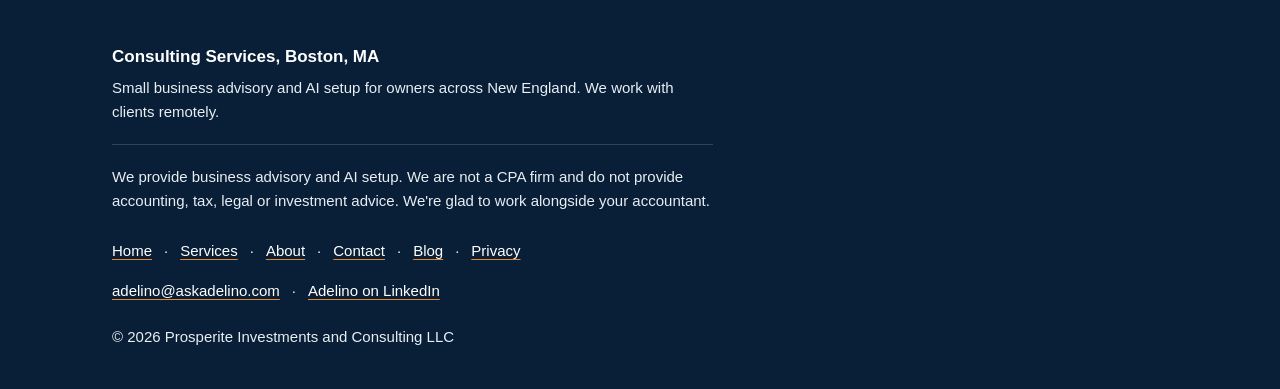
==== commit 05e5bb28: "Add Meta Pixel to home and 404" ====
--- a/index.html
+++ b/index.html
@@ -35,6 +35,7 @@
 <link rel="preconnect" href="https://fonts.gstatic.com" crossorigin>
 <link rel="stylesheet" href="https://fonts.googleapis.com/css2?family=Inter:wght@400;500;600&family=Sora:wght@600;700&display=swap">
 <link rel="stylesheet" href="/assets/site.css">
+<script src="/assets/meta-pixel.js"></script>
 <script type="application/ld+json">
 {
   "@context": "https://schema.org",
--- a/assets/site.css
+++ b/assets/site.css
@@ -0,0 +1,500 @@
+:root {
+  --blue: #0B2A4A;
+  --blue-deep: #081F37;
+  --amber: #E8872B;
+  --sand: #F4F1EA;
+  --paper: #FBF9F5;
+  --ink: #1C1F24;
+  --white: #FFFFFF;
+  --mist: #E9EEF3;
+  --line: #E1DACB;
+  --focus: var(--blue);
+  --wrap: 1120px;
+  --gutter: 20px;
+  --head: 'Sora', Arial, Helvetica, sans-serif;
+  --body: 'Inter', Arial, Helvetica, sans-serif;
+}
+
+*, *::before, *::after { box-sizing: border-box; }
+html { -webkit-text-size-adjust: 100%; scroll-padding-top: 16px; }
+@media (prefers-reduced-motion: no-preference) { html { scroll-behavior: smooth; } }
+body { margin: 0; font-family: var(--body); font-size: 16px; line-height: 1.6; color: var(--ink); background: var(--sand); -webkit-font-smoothing: antialiased; }
+img { display: block; max-width: 100%; height: auto; }
+h1, h2, h3 { font-family: var(--head); line-height: 1.2; margin: 0; text-wrap: balance; }
+p { margin: 0; text-wrap: pretty; }
+a { color: inherit; }
+:focus-visible { outline: 3px solid var(--focus); outline-offset: 3px; border-radius: 4px; }
+.dark { --focus: var(--amber); background: var(--blue); color: var(--white); }
+
+.wrap { width: 100%; max-width: var(--wrap); margin: 0 auto; padding: 0 var(--gutter); }
+.section { padding: 64px 0; }
+.section h2 { font-weight: 600; font-size: 27px; color: var(--blue); max-width: 22ch; }
+.dark h2 { color: var(--white); }
+.lead { font-size: 17px; margin-top: 16px; max-width: 62ch; }
+.dark .lead, .dark .body-on-dark { color: var(--mist); }
+.grid-bg { position: relative; }
+.grid-bg::before { content: ""; position: absolute; inset: 0; pointer-events: none;
+  background-image: repeating-linear-gradient(0deg, rgba(255,255,255,.04) 0 1px, transparent 1px 56px),
+                    repeating-linear-gradient(90deg, rgba(255,255,255,.04) 0 1px, transparent 1px 56px); }
+.grid-bg > * { position: relative; }
+svg.ic { fill: none; stroke: currentColor; stroke-width: 1.6; stroke-linecap: round; stroke-linejoin: round; display: block; }
+
+/* ---------- botão ---------- */
+.btn { display: inline-flex; align-items: center; justify-content: center; gap: 10px; min-height: 52px; padding: 14px 24px;
+  background: var(--amber); color: var(--blue); font-family: var(--head); font-weight: 700; font-size: 17px; line-height: 1.25;
+  text-decoration: none; border-radius: 8px; border: 2px solid var(--amber); transition: background-color .15s, border-color .15s; }
+.btn:hover { background: #F09A47; border-color: #F09A47; }
+.btn svg { width: 20px; height: 20px; flex: none; stroke-width: 2.2; }
+.micro { font-size: 15px; margin-top: 12px; }
+.dark .micro { color: var(--mist); }
+
+/* ---------- cabeçalho ---------- */
+.site-head { padding: 18px 0; }
+.lockup { display: inline-flex; flex-direction: column; text-decoration: none; line-height: 1.2; }
+.lockup .name { font-family: var(--head); font-weight: 700; font-size: 18px; letter-spacing: -.005em; }
+.lockup .desc { font-size: 13px; font-weight: 500; color: var(--amber); margin-top: 3px; letter-spacing: .02em; }
+.light-head .lockup .name { color: var(--blue); }
+.light-head .lockup .desc { color: #9A5414; }
+
+/* ---------- hero ---------- */
+.hero { overflow: hidden; }
+.hero .site-head { position: relative; z-index: 2; }
+.hero-media { position: relative; aspect-ratio: 4 / 3; overflow: hidden; }
+.hero-media img { width: 100%; height: 100%; object-fit: cover; object-position: 72% 22%; }
+.hero-media::after { content: ""; position: absolute; inset: 0;
+  background: linear-gradient(180deg, rgba(11,42,74,.25) 0%, rgba(11,42,74,.1) 45%, rgba(11,42,74,.85) 92%, var(--blue) 100%); }
+.hero-copy { position: relative; z-index: 2; padding: 8px 0 56px; }
+.hero h1 { font-weight: 700; font-size: 34px; line-height: 1.12; letter-spacing: -.015em; max-width: 15ch; }
+.hero h1 .l { display: block; }
+.hero h1 .l:nth-child(2) { color: var(--amber); }
+.hero .sub { font-size: 17px; line-height: 1.6; color: var(--mist); margin-top: 20px; max-width: 54ch; }
+.hero .cta { margin-top: 28px; }
+
+/* ---------- cartões genéricos ---------- */
+.cards { display: grid; gap: 16px; margin-top: 32px; }
+.card { background: var(--paper); border: 1px solid var(--line); border-radius: 8px; padding: 24px; }
+.card h3 { font-weight: 600; font-size: 19px; color: var(--blue); line-height: 1.3; }
+.card p { margin-top: 10px; }
+.card .ic-wrap { width: 44px; height: 44px; border-radius: 8px; background: var(--blue); color: var(--amber); display: flex; align-items: center; justify-content: center; margin-bottom: 16px; }
+.card .ic-wrap svg { width: 24px; height: 24px; }
+.bridge { margin-top: 32px; font-family: var(--head); font-weight: 600; font-size: 19px; line-height: 1.4; color: var(--blue); max-width: 46ch; }
+
+/* ---------- pilares ---------- */
+.pillars { display: grid; gap: 28px; margin-top: 36px; }
+.pillar { border-top: 1px solid rgba(255,255,255,.2); padding-top: 24px; }
+.pillar .badge { width: 52px; height: 52px; border-radius: 50%; border: 2px solid rgba(232,135,43,.9); color: var(--amber); display: flex; align-items: center; justify-content: center; margin-bottom: 18px; }
+.pillar .badge svg { width: 26px; height: 26px; }
+.pillar h3 { font-weight: 600; font-size: 21px; color: var(--white); }
+.pillar p { margin-top: 10px; color: var(--mist); }
+.pillars-close { margin-top: 40px; padding: 24px; border-left: 3px solid var(--amber); background: rgba(255,255,255,.05); border-radius: 0 8px 8px 0; font-size: 17px; color: var(--white); max-width: 70ch; }
+.also { margin-top: 24px; font-size: 15px; color: var(--mist); }
+
+/* ---------- IA ---------- */
+.ai-card h3 { font-size: 19px; }
+.ai-card .limit { margin-top: 16px; padding-top: 14px; border-top: 1px solid var(--line); font-size: 16px; }
+.ai-card .limit strong { font-weight: 600; color: var(--blue); }
+.ai-close { margin-top: 28px; font-size: 17px; max-width: 62ch; }
+
+/* ---------- como funciona ---------- */
+.paper { background: var(--paper); }
+.steps { list-style: none; margin: 36px 0 0; padding: 0; max-width: 820px; display: grid; gap: 0; counter-reset: step; }
+.steps li { counter-increment: step; display: grid; grid-template-columns: 56px 1fr; column-gap: 12px; padding: 22px 0; border-top: 1px solid var(--line); }
+.steps li:last-child { border-bottom: 1px solid var(--line); }
+.steps li::before { content: counter(step); font-family: var(--head); font-weight: 700; font-size: 40px; line-height: 1; color: var(--amber); font-variant-numeric: tabular-nums; grid-row: span 2; }
+.steps h3 { font-weight: 600; font-size: 20px; color: var(--blue); }
+.steps p { margin-top: 6px; }
+.snapshot { max-width: 820px; margin-top: 28px; display: flex; gap: 16px; align-items: flex-start; background: var(--sand); border: 1px solid var(--line); border-radius: 8px; padding: 20px; }
+.snapshot .ic-wrap { flex: none; width: 40px; height: 40px; border-radius: 8px; background: var(--blue); color: var(--amber); display: flex; align-items: center; justify-content: center; }
+.snapshot .ic-wrap svg { width: 22px; height: 22px; }
+.mid-cta { margin-top: 36px; padding: 28px 24px; border-radius: 8px; }
+.mid-cta .kick { font-family: var(--head); font-weight: 700; font-size: 22px; color: var(--white); margin-bottom: 18px; }
+.section.how { padding-bottom: 96px; }
+@media (max-width: 639px) {
+  .mid-cta { margin-left: calc(var(--gutter) * -1); margin-right: calc(var(--gutter) * -1); border-radius: 0; padding: 28px var(--gutter); }
+  .mid-cta .btn { width: 100%; padding-left: 16px; padding-right: 16px; }
+}
+
+/* ---------- casos ---------- */
+.section.cases { padding-top: 80px; }
+.case-list { list-style: none; padding: 0; margin: 32px 0 0; }
+.case .tag { font-size: 14px; font-weight: 500; color: var(--ink); letter-spacing: .02em; }
+.case .figure { display: block; margin-top: 8px; font-family: var(--head); font-weight: 700; font-size: 32px; line-height: 1.1; color: var(--blue); font-variant-numeric: tabular-nums; letter-spacing: -.01em; }
+.case .figure::after { content: ""; display: block; width: 40px; height: 3px; background: var(--amber); margin-top: 14px; }
+.case p { margin-top: 14px; }
+.case p.tag { margin-top: 0; }
+.notice { margin-top: 20px; font-size: 1em; color: var(--ink); max-width: 70ch; }
+.notice + .notice { margin-top: 6px; }
+
+/* ---------- para quem é ---------- */
+.fit-list { list-style: none; padding: 0; display: grid; gap: 12px; margin: 32px 0 0; }
+.fit-list li { display: flex; gap: 14px; align-items: flex-start; background: rgba(255,255,255,.06); border: 1px solid rgba(255,255,255,.14); border-radius: 8px; padding: 18px 20px; font-size: 17px; color: var(--white); }
+.fit-list li svg { width: 22px; height: 22px; flex: none; color: var(--amber); margin-top: 3px; stroke-width: 2; }
+.sectors { margin-top: 28px; color: var(--mist); max-width: 70ch; }
+.not-fit { margin-top: 16px; color: var(--mist); max-width: 70ch; padding-top: 16px; border-top: 1px solid rgba(255,255,255,.18); }
+
+/* ---------- about ---------- */
+.about-grid { display: grid; gap: 28px; margin-top: 28px; }
+.about-photo img { border-radius: 8px; width: 100%; max-width: 420px; aspect-ratio: 4 / 5; object-fit: cover; }
+.about-role { font-weight: 500; color: var(--blue); }
+.about-text p + p { margin-top: 16px; }
+.about-text p { font-size: 17px; }
+.about-text .about-role { font-size: 16px; margin-bottom: 18px; }
+
+/* ---------- FAQ ---------- */
+.faq { margin-top: 32px; max-width: 760px; }
+.faq-item { padding: 22px 0; border-top: 1px solid var(--line); }
+.faq-item:last-child { border-bottom: 1px solid var(--line); }
+.faq-item h3 { font-weight: 600; font-size: 18px; color: var(--blue); line-height: 1.35; }
+.faq-item p { margin-top: 8px; }
+
+/* ---------- agenda ---------- */
+.book .lead { color: var(--mist); }
+.book-facts { margin-top: 20px; display: grid; gap: 8px; }
+.book-facts p { display: flex; gap: 10px; align-items: flex-start; color: var(--white); }
+.book-facts svg { width: 20px; height: 20px; flex: none; color: var(--amber); margin-top: 3px; }
+.cal-shell { margin-top: 28px; background: var(--white); border-radius: 8px; overflow: hidden; min-height: 760px; }
+.cal-embed { min-width: 300px; height: 760px; }
+.cal-embed iframe { display: block; }
+.fallback { margin-top: 16px; color: var(--mist); overflow-wrap: anywhere; }
+.fallback a { color: var(--white); font-weight: 500; text-decoration-color: var(--amber); text-underline-offset: 3px; }
+.privacy-line { margin-top: 8px; color: var(--mist); }
+
+/* ---------- rodapé ---------- */
+.site-foot { --focus: var(--amber); background: var(--blue-deep); color: var(--mist); padding: 48px 0 40px; font-size: 15px; }
+.site-foot .f-name { font-family: var(--head); font-weight: 700; font-size: 17px; color: var(--white); }
+.site-foot p + p { margin-top: 6px; }
+.site-foot .scope { margin-top: 20px; padding-top: 20px; border-top: 1px solid rgba(255,255,255,.16); max-width: 72ch; }
+.site-foot .links { margin-top: 20px; display: flex; gap: 12px; align-items: center; flex-wrap: wrap; }
+.site-foot .links a { color: var(--white); text-underline-offset: 3px; text-decoration-color: var(--amber); padding: 6px 0; }
+.site-foot .copy { margin-top: 16px; }
+
+/* ---------- páginas simples (thank-you, privacy, 404) ---------- */
+.simple { min-height: 100vh; display: flex; flex-direction: column; }
+.simple main { flex: 1; padding: 40px 0 72px; }
+.simple h1 { font-weight: 700; font-size: 34px; color: var(--blue); letter-spacing: -.01em; }
+.simple .prose > * { max-width: 640px; }
+.simple .prose p { margin-top: 18px; font-size: 17px; }
+.simple .prose ol { margin: 14px 0 0; padding: 0; list-style: none; counter-reset: q; }
+.simple .prose ol li { counter-increment: q; display: grid; grid-template-columns: 36px 1fr; padding: 12px 0; border-top: 1px solid var(--line); font-size: 17px; }
+.simple .prose ol li:last-child { border-bottom: 1px solid var(--line); }
+.simple .prose ol li::before { content: counter(q); font-family: var(--head); font-weight: 700; color: var(--amber); font-size: 20px; line-height: 1.4; }
+.simple .sign { margin-top: 28px; font-size: 17px; }
+.simple .actions { margin-top: 28px; }
+.simple .site-foot { padding: 28px 0; }
+
+/* =====================================================================
+   SITE COMPLETO (v2): cabeçalho com menu, páginas internas, slots de copy
+   ===================================================================== */
+
+/* ---------- slot de copy pendente (some quando o texto final entra) ---------- */
+.ph { background: rgba(232,135,43,.10); outline: 1px dashed rgba(232,135,43,.85); outline-offset: 2px; border-radius: 3px; }
+.vh { position: absolute !important; width: 1px; height: 1px; padding: 0; margin: -1px; overflow: hidden; clip: rect(0 0 0 0); white-space: nowrap; border: 0; }
+
+/* ---------- cabeçalho com menu ---------- */
+.site-header { --focus: var(--amber); background: var(--blue); color: var(--white); position: relative; z-index: 10; border-bottom: 1px solid rgba(255,255,255,.10); }
+.site-header .bar { display: flex; flex-wrap: wrap; align-items: center; justify-content: space-between; column-gap: 16px; padding-top: 14px; padding-bottom: 14px; }
+.nav-toggle { display: none; align-items: center; gap: 10px; min-height: 44px; padding: 0 14px; background: transparent; color: var(--white);
+  border: 1px solid rgba(255,255,255,.35); border-radius: 8px; font: 600 15px/1 var(--body); cursor: pointer; }
+.nav-toggle svg { width: 20px; height: 20px; stroke-width: 2; }
+.nav-toggle .i-close { display: none; }
+.site-header.is-open .nav-toggle .i-open { display: none; }
+.site-header.is-open .nav-toggle .i-close { display: block; }
+.site-nav { flex-basis: 100%; }
+.nav-list { list-style: none; margin: 12px 0 0; padding: 0; border-top: 1px solid rgba(255,255,255,.14); }
+.nav-list li { border-bottom: 1px solid rgba(255,255,255,.14); }
+.nav-list a { display: flex; align-items: center; min-height: 52px; padding: 4px 2px; text-decoration: none; font-family: var(--head); font-weight: 600; font-size: 18px; color: var(--white); }
+.nav-list a:hover { color: var(--amber); }
+.nav-list a[aria-current] { color: var(--amber); }
+.nav-list a[aria-current]::before { content: ""; width: 4px; height: 20px; background: var(--amber); border-radius: 2px; margin-right: 12px; }
+.site-nav .head-cta { width: 100%; margin: 20px 0 8px; }
+.btn-sm { min-height: 44px; padding: 10px 18px; font-size: 15px; }
+/* com JS: o painel abre e fecha pelo botão; sem JS, o menu fica aberto */
+.js .nav-toggle { display: inline-flex; }
+.js .site-nav { display: none; }
+.js .site-header.is-open .site-nav { display: block; }
+
+/* ---------- topo das páginas internas ---------- */
+.page-hero { padding: 48px 0 56px; }
+.eyebrow { font-size: 14px; font-weight: 600; letter-spacing: .06em; text-transform: uppercase; color: var(--amber); margin-bottom: 12px; }
+.page-hero h1 { margin-top: 12px; font-weight: 700; font-size: 34px; line-height: 1.15; letter-spacing: -.01em; max-width: 22ch; color: var(--white); }
+.page-hero .lead { color: var(--mist); }
+.crumbs { font-size: 14px; color: var(--mist); }
+.crumbs a { color: var(--white); text-underline-offset: 3px; text-decoration-color: var(--amber); }
+
+/* ---------- home ---------- */
+.hero .btn svg.ic { stroke-width: 2.2; }
+.cards.auto { grid-template-columns: 1fr; }
+.card .more { display: inline-block; margin-top: 16px; font-weight: 600; color: var(--blue); text-underline-offset: 3px; text-decoration-color: var(--amber); }
+.section-foot { margin-top: 28px; }
+.text-link { font-weight: 600; color: var(--blue); text-underline-offset: 4px; text-decoration-color: var(--amber); text-decoration-thickness: 2px; }
+.dark .text-link { color: var(--white); }
+.cred-band { display: grid; gap: 24px; align-items: center; }
+.cred-band .cred-photo img { width: 120px; height: 120px; border-radius: 50%; object-fit: cover; object-position: 50% 20%; }
+.cred-band blockquote { margin: 0; font-family: var(--head); font-weight: 600; font-size: 21px; line-height: 1.4; color: var(--blue); max-width: 48ch; }
+.cred-band .who { margin-top: 12px; font-weight: 500; }
+.cred-band .text-link { display: inline-block; margin-top: 14px; }
+.cta-band { text-align: left; }
+.cta-band h2 { max-width: 24ch; }
+.cta-band .actions { margin-top: 28px; }
+
+/* ---------- serviços ---------- */
+.service { padding: 40px 0; border-top: 1px solid var(--line); display: grid; gap: 20px; scroll-margin-top: 16px; }
+.service:last-of-type { border-bottom: 1px solid var(--line); }
+.service .ic-wrap { width: 52px; height: 52px; border-radius: 8px; background: var(--blue); color: var(--amber); display: flex; align-items: center; justify-content: center; }
+.service .ic-wrap svg { width: 26px; height: 26px; }
+.service h2 { font-size: 24px; max-width: 26ch; }
+.service .body h2 + p { margin-top: 12px; }
+.service .body p + p { margin-top: 14px; }
+.service .body > p { max-width: 62ch; }
+.service .gets { list-style: none; padding: 0; margin: 18px 0 0; display: grid; gap: 10px; max-width: 62ch; }
+.service .gets li { display: flex; gap: 12px; align-items: flex-start; }
+.service .gets svg { width: 20px; height: 20px; flex: none; color: var(--amber); margin-top: 3px; stroke-width: 2.2; }
+.service .limit { margin-top: 18px; padding: 14px 16px; background: var(--paper); border: 1px solid var(--line); border-radius: 8px; max-width: 62ch; }
+.service .limit strong { font-weight: 600; color: var(--blue); }
+.scope-note { margin-top: 40px; padding: 20px 24px; border-left: 3px solid var(--amber); background: var(--paper); border-radius: 0 8px 8px 0; max-width: 72ch; }
+
+/* ---------- about ---------- */
+.about-page .about-text p { font-size: 17px; }
+.about-page .about-text h2 + .about-role { margin-top: 18px; }
+.contact-note { margin-top: 32px; }
+.cred-list { list-style: none; padding: 0; margin: 28px 0 0; display: grid; gap: 12px; }
+.cred-list li { display: grid; grid-template-columns: 44px 1fr; column-gap: 14px; align-items: center; background: var(--paper); border: 1px solid var(--line); border-radius: 8px; padding: 18px 20px; }
+.cred-list .ic-wrap { width: 44px; height: 44px; border-radius: 8px; background: var(--blue); color: var(--amber); display: flex; align-items: center; justify-content: center; }
+.cred-list .ic-wrap svg { width: 22px; height: 22px; }
+.cred-list .cred-name { font-family: var(--head); font-weight: 600; font-size: 18px; color: var(--blue); line-height: 1.35; }
+.cred-list .cred-org { margin-top: 2px; }
+.cred-list .cred-year { margin-top: 2px; font-size: 15px; color: #5B5348; font-variant-numeric: tabular-nums; }
+
+/* ---------- contato ---------- */
+.contact-grid { display: grid; gap: 16px; margin-top: 8px; }
+.contact-card { background: var(--paper); border: 1px solid var(--line); border-radius: 8px; padding: 24px; display: flex; flex-direction: column; gap: 10px; }
+.contact-card .ic-wrap { width: 44px; height: 44px; border-radius: 8px; background: var(--blue); color: var(--amber); display: flex; align-items: center; justify-content: center; margin-bottom: 6px; }
+.contact-card .ic-wrap svg { width: 24px; height: 24px; }
+.section .contact-card h2 { font-size: 20px; }
+.contact-card .value { font-weight: 600; color: var(--blue); overflow-wrap: anywhere; text-underline-offset: 3px; text-decoration-color: var(--amber); }
+.contact-card.primary { background: var(--blue); border-color: var(--blue); color: var(--white); --focus: var(--amber); }
+.contact-card.primary h2 { color: var(--white); }
+.contact-card.primary .ic-wrap { background: rgba(255,255,255,.08); }
+.contact-card.primary .btn { align-self: flex-start; margin-top: 8px; }
+.contact-card.primary .micro { color: var(--mist); margin-top: 0; }
+
+/* ---------- blog ---------- */
+.post-list { list-style: none; padding: 0; margin: 0; display: grid; gap: 16px; }
+.post-card { background: var(--paper); border: 1px solid var(--line); border-radius: 8px; padding: 24px; position: relative; }
+.post-card .meta { font-size: 14px; color: #5B5348; }
+.section .post-card h2 { margin-top: 8px; font-size: 21px; line-height: 1.3; max-width: none; }
+.post-card h2 a { text-decoration: none; }
+.post-card h2 a::after { content: ""; position: absolute; inset: 0; border-radius: 8px; }
+.post-card h2 a:hover { text-decoration: underline; text-decoration-color: var(--amber); text-underline-offset: 4px; }
+.post-card p { margin-top: 10px; }
+.post-card .tag { display: inline-block; font-size: 13px; font-weight: 600; letter-spacing: .04em; text-transform: uppercase; color: #9A5414; }
+
+/* ---------- artigo ---------- */
+.article-head .meta { margin-top: 16px; color: var(--mist); font-size: 15px; display: flex; flex-wrap: wrap; gap: 6px 14px; }
+.article-body { max-width: 700px; }
+.article-body > * + * { margin-top: 18px; }
+.article-body h2 { font-size: 26px; margin-top: 44px; max-width: none; color: var(--blue); }
+.article-body h3 { font-size: 20px; margin-top: 32px; color: var(--blue); }
+.article-body p, .article-body li { font-size: 17px; }
+.article-body ul, .article-body ol { padding-left: 22px; }
+.article-body li + li { margin-top: 8px; }
+.article-body a { color: var(--blue); font-weight: 500; text-underline-offset: 3px; text-decoration-color: var(--amber); }
+.answer-box { padding: 20px 22px; background: var(--paper); border: 1px solid var(--line); border-left: 3px solid var(--amber); border-radius: 0 8px 8px 0; }
+.answer-box .label { font-size: 13px; font-weight: 600; letter-spacing: .06em; text-transform: uppercase; color: #9A5414; }
+.answer-box p { margin-top: 6px; }
+.author-box { margin-top: 48px; display: grid; grid-template-columns: 72px 1fr; gap: 16px; align-items: start; padding: 22px; background: var(--paper); border: 1px solid var(--line); border-radius: 8px; max-width: 700px; }
+.author-box img { width: 72px; height: 72px; border-radius: 50%; object-fit: cover; object-position: 50% 20%; }
+.author-box .name { font-family: var(--head); font-weight: 600; color: var(--blue); }
+.author-box p + p { margin-top: 6px; }
+.related { margin-top: 40px; max-width: 700px; }
+.section .related h2 { font-size: 20px; }
+.related ul { margin: 12px 0 0; padding-left: 20px; }
+.related li + li { margin-top: 6px; }
+.related a { color: var(--blue); font-weight: 500; text-underline-offset: 3px; text-decoration-color: var(--amber); }
+
+/* ---------- rodapé v2 ---------- */
+.site-foot .f-line { max-width: 72ch; }
+.site-foot nav .links { margin-top: 20px; }
+.site-foot .contact-links { margin-top: 4px; }
+.site-foot .contact-links a { overflow-wrap: anywhere; }
+
+/* ---------- copy final (v3) ---------- */
+.mini { font-family: var(--head); font-weight: 600; font-size: 15px; letter-spacing: .06em; text-transform: uppercase; color: #9A5414; margin-top: 28px; }
+.dark .mini { color: var(--amber); }
+.svc-cards { grid-template-columns: 1fr; }
+.svc-cards .card { display: flex; flex-direction: column; }
+.svc-cards .card .more { margin-top: auto; padding-top: 16px; }
+.help-list { list-style: none; padding: 0; margin: 14px 0 0; display: grid; gap: 12px; max-width: 760px; }
+.help-list li { display: flex; gap: 12px; align-items: flex-start; font-size: 17px; }
+.help-list svg { width: 22px; height: 22px; flex: none; color: var(--amber); margin-top: 3px; stroke-width: 2.2; }
+.help-list strong, .def-list strong { font-weight: 600; color: var(--blue); }
+.body-lg { margin-top: 24px; font-size: 17px; max-width: 62ch; }
+.stays { margin-top: 28px; max-width: 760px; padding: 22px 24px; background: var(--sand); border: 1px solid var(--line); border-left: 3px solid var(--amber); border-radius: 0 8px 8px 0; }
+.stays strong { font-weight: 600; color: var(--blue); }
+.stays .scope-inline { margin-top: 14px; padding-top: 14px; border-top: 1px solid var(--line); }
+.cap-line { margin-top: 18px; display: flex; gap: 10px; align-items: flex-start; color: var(--white); }
+.cap-line svg { width: 20px; height: 20px; flex: none; color: var(--amber); margin-top: 3px; }
+.how:not(.paper) .snapshot { background: var(--paper); }
+.cases.paper .card { background: var(--white); }
+.cred-band h2 { font-size: 27px; }
+.cred-band .about-short { margin-top: 14px; font-size: 17px; max-width: 62ch; }
+.cred-band .who { margin-top: 8px; color: var(--blue); }
+
+.jump { margin-top: 28px; display: flex; flex-wrap: wrap; gap: 10px; }
+.jump a { display: inline-flex; align-items: center; min-height: 40px; padding: 6px 14px; border: 1px solid rgba(255,255,255,.3); border-radius: 999px; color: var(--white); text-decoration: none; font-size: 15px; font-weight: 500; }
+.jump a:hover { border-color: var(--amber); color: var(--amber); }
+.services-list { padding-top: 24px; }
+.service .body > h3.mini:first-of-type { margin-top: 20px; }
+.service .body > p + p { margin-top: 14px; }
+.service .mini + p, .service .mini + ul { margin-top: 10px; }
+.def-list { padding-left: 20px; margin: 12px 0 0; max-width: 62ch; }
+.def-list li + li { margin-top: 6px; }
+.service .gets { margin-top: 12px; }
+.ai-more { margin-top: 14px; }
+.ai-more .card { padding: 22px; }
+.ai-more .card h3 { font-size: 18px; }
+.close-line { margin-top: 20px; font-weight: 500; color: var(--blue); max-width: 62ch; }
+.pull { margin-top: 24px; padding: 20px 22px; background: var(--paper); border: 1px solid var(--line); border-radius: 8px; max-width: 62ch; }
+.service .scope-note { margin-top: 24px; }
+
+.role-line { color: var(--mist); }
+.about-text p:first-child { margin-top: 0; }
+.two-col { display: grid; gap: 48px; }
+.two-col p { margin-top: 14px; font-size: 17px; max-width: 60ch; }
+.cred-groups { display: grid; gap: 8px 40px; }
+.cred-groups .mini { margin-top: 24px; }
+.cred-groups .cred-list { margin-top: 12px; grid-template-columns: 1fr !important; }
+.cred-list .cred-name { font-size: 17px; }
+.teach-line { margin-top: 16px; font-size: 17px; max-width: 52ch; }
+
+.contact-card .value-plain { font-weight: 600; color: var(--blue); }
+.privacy-note { margin-top: 28px; font-size: 15px; max-width: 72ch; }
+
+.post-card .read { margin-top: 16px; display: inline-flex; gap: 8px; align-items: center; font-weight: 600; color: var(--blue); }
+.post-card .read svg { width: 18px; height: 18px; stroke-width: 2.2; }
+.cta-band .actions:first-of-type { margin-top: 24px; }
+
+.article-body .answer-box { font-size: 18px; }
+.see-also { display: flex; gap: 8px; align-items: flex-start; }
+.see-also svg { width: 18px; height: 18px; flex: none; margin-top: 5px; color: var(--amber); stroke-width: 2.2; }
+.see-also a::first-letter { text-transform: uppercase; }
+.see-also a { display: inline-block; }
+.art-faq { margin-top: 8px; max-width: none; }
+.art-faq .faq-item h3 { margin-top: 0; font-size: 18px; }
+.art-faq .faq-item p { margin-top: 6px; }
+.article-body .art-cta { margin-top: 44px; padding: 28px 24px; border-radius: 8px; }
+.art-cta p { color: var(--white); }
+.art-cta .see-also { margin: 12px 0 20px; }
+.art-cta .see-also a { color: var(--white); text-decoration-color: var(--amber); }
+.art-notices { margin-top: 28px; padding-top: 20px; border-top: 1px solid var(--line); }
+.art-notices p + p { margin-top: 8px; }
+
+/* ---------- tablet ---------- */
+@media (min-width: 640px) {
+  .cards.auto { grid-template-columns: repeat(2, 1fr); }
+  .contact-grid { grid-template-columns: repeat(2, 1fr); }
+  .contact-card.primary { grid-column: auto; }
+  .cred-list { grid-template-columns: repeat(2, 1fr); }
+  .post-list { grid-template-columns: repeat(2, 1fr); }
+  .cred-band { grid-template-columns: 140px 1fr; gap: 32px; }
+  .cred-band .cred-photo img { width: 140px; height: 140px; }
+  :root { --gutter: 32px; }
+  .cards.three, .case-list { grid-template-columns: repeat(3, 1fr); }
+  .cards.two { grid-template-columns: repeat(2, 1fr); }
+  .fit-list { grid-template-columns: repeat(2, 1fr); }
+  .hero-media { aspect-ratio: 16 / 9; }
+}
+
+/* ---------- desktop ---------- */
+@media (min-width: 960px) {
+  body { font-size: 17px; }
+  .section { padding: 96px 0; }
+  .section h2 { font-size: 36px; }
+  .lead { font-size: 18px; }
+  .section.how { padding-bottom: 128px; }
+  .section.cases { padding-top: 112px; }
+
+  .hero { position: relative; min-height: 680px; display: flex; flex-direction: column; }
+  .hero-media { position: absolute; top: 0; right: 0; bottom: 0; width: 62%; aspect-ratio: auto; }
+  .hero-media img { object-position: 62% 25%; }
+  .hero-media::after { background: linear-gradient(90deg, var(--blue) 0%, rgba(11,42,74,.88) 14%, rgba(11,42,74,.35) 46%, rgba(11,42,74,.12) 100%); }
+  .hero-copy { flex: 1; display: flex; flex-direction: column; justify-content: center; padding: 40px 0 96px; }
+  .hero-copy > .wrap > * { max-width: 600px; }
+  .hero h1 { font-size: 54px; max-width: 13ch; }
+  .hero .sub { font-size: 19px; max-width: 50ch; }
+
+  .pillars { grid-template-columns: repeat(3, 1fr); gap: 40px; }
+  .card { padding: 28px; }
+  .about-grid { grid-template-columns: 380px 1fr; gap: 56px; align-items: start; }
+  .about-text p { font-size: 18px; }
+  .faq-item h3 { font-size: 20px; }
+  .book-intro { max-width: 760px; }
+  .book-facts { grid-template-columns: 1fr 1fr; gap: 24px; }
+  .book-cal { margin-top: 12px; }
+  .faq-wrap { display: grid; grid-template-columns: 300px 1fr; gap: 64px; align-items: start; }
+  .faq-wrap h2 { position: sticky; top: 32px; }
+  .faq-wrap .faq { margin-top: 0; }
+  .mid-cta { display: flex; align-items: center; justify-content: space-between; gap: 32px; padding: 32px 40px; }
+  .mid-cta .kick { margin: 0; font-size: 26px; }
+  .mid-cta .micro { text-align: left; }
+  .simple h1 { font-size: 48px; }
+
+  /* menu no desktop: sempre visível, sem botão */
+  .site-header .bar { flex-wrap: nowrap; padding-top: 18px; padding-bottom: 18px; }
+  .js .nav-toggle, .nav-toggle { display: none; }
+  .site-nav, .js .site-nav { display: flex; align-items: center; gap: 28px; flex-basis: auto; margin-left: auto; }
+  .nav-list { display: flex; gap: 26px; margin: 0; border: 0; }
+  .nav-list li { border: 0; }
+  .nav-list a { min-height: 44px; padding: 0; font-size: 16px; position: relative; }
+  .nav-list a[aria-current]::before { display: none; }
+  .nav-list a[aria-current]::after { content: ""; position: absolute; left: 0; right: 0; bottom: 6px; height: 2px; background: var(--amber); border-radius: 1px; }
+  .site-nav .head-cta { width: auto; margin: 0; }
+
+  .page-hero { padding: 72px 0 88px; }
+  .page-hero h1 { font-size: 48px; }
+  .cards.auto { grid-template-columns: repeat(4, 1fr); }
+  .service { grid-template-columns: 72px 1fr; column-gap: 28px; padding: 56px 0; }
+  .service h2 { font-size: 30px; }
+  .contact-grid { grid-template-columns: repeat(2, 1fr); gap: 20px; }
+  .contact-card.primary { grid-column: auto; }
+  .post-list { grid-template-columns: repeat(3, 1fr); }
+  .cred-band { grid-template-columns: 160px 1fr; gap: 48px; }
+  .cred-band .cred-photo img { width: 160px; height: 160px; }
+  .cred-band blockquote { font-size: 24px; }
+  .article-body h2 { font-size: 30px; }
+}
+
+/* ---------- copy final (v3): ajustes responsivos ---------- */
+.article-body .btn { font-weight: 700; text-decoration: none; color: var(--blue); }
+@media (min-width: 640px) {
+  .svc-cards { grid-template-columns: repeat(2, 1fr); }
+}
+@media (min-width: 960px) {
+  .svc-cards { grid-template-columns: repeat(3, 1fr); }
+  .two-col { grid-template-columns: 1fr 1fr; gap: 64px; }
+  .cred-groups { grid-template-columns: 1fr 1fr; }
+  .cred-band h2 { font-size: 32px; }
+  .article-body .art-cta { padding: 36px 40px; }
+}
+/* menu entre 960 e 1100 px: botão longo cabe sem quebrar */
+@media (min-width: 960px) and (max-width: 1099px) {
+  .nav-list { gap: 18px; }
+  .site-nav, .js .site-nav { gap: 18px; }
+  .lockup .name { font-size: 17px; }
+}
+
+/* ---------- política de privacidade ---------- */
+.policy h2 { font-family: var(--head); font-weight: 600; font-size: 22px; color: var(--blue); margin-top: 40px; }
+.policy .updated { margin-top: 10px; font-size: 15px; color: #5B5348; }
+.policy ul { margin: 12px 0 0; padding-left: 22px; }
+.policy li { font-size: 17px; }
+.policy li + li { margin-top: 6px; }
+.policy a { color: var(--blue); font-weight: 500; text-underline-offset: 3px; text-decoration-color: var(--amber); overflow-wrap: anywhere; }
+.policy strong { font-weight: 600; color: var(--blue); }
+@media (min-width: 960px) { .policy h2 { font-size: 26px; } }
+@media (max-width: 639px) {
+  .site-foot .links { column-gap: 20px; row-gap: 4px; }
+  .site-foot .links span[aria-hidden="true"] { display: none; }
+  .contact-card .btn { padding-left: 16px; padding-right: 16px; font-size: 16px; }
+}
+@media (min-width: 768px) { .cred-list.cred-two { grid-template-columns: 1fr 1fr; } }
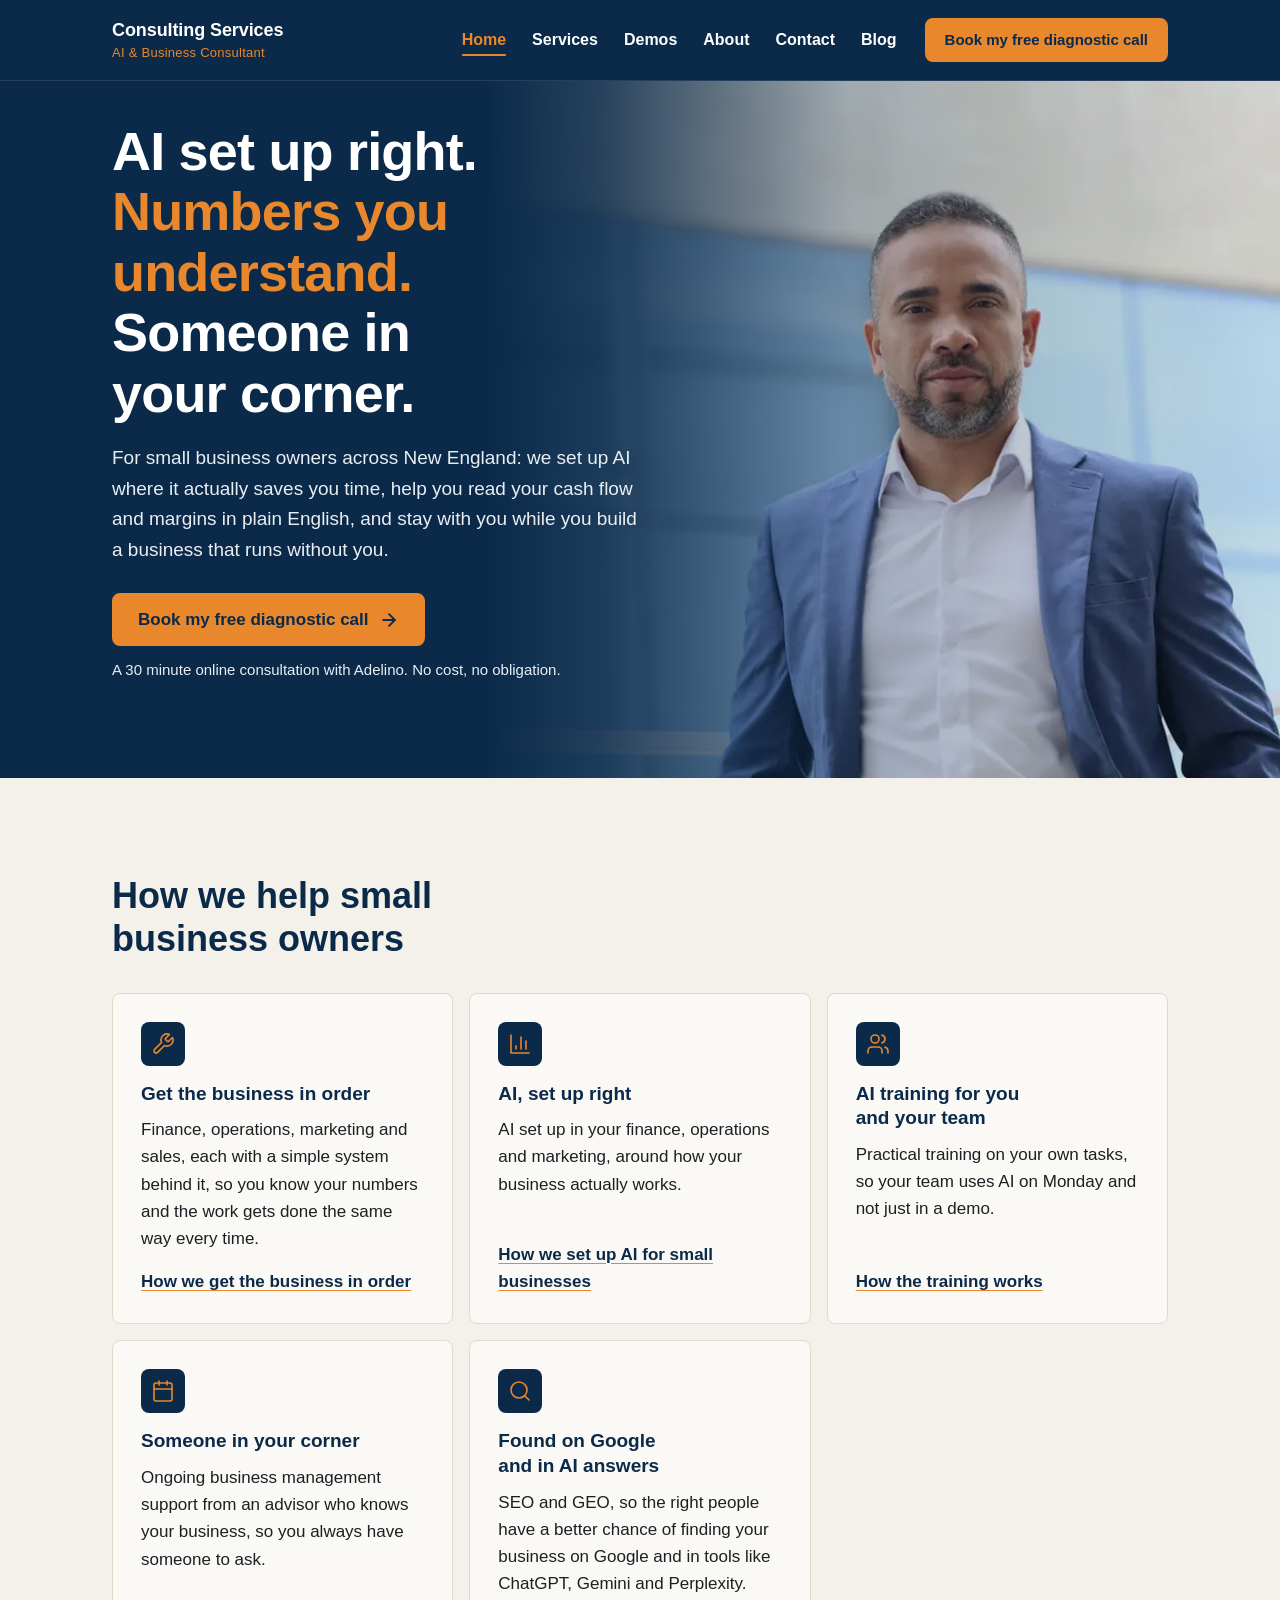
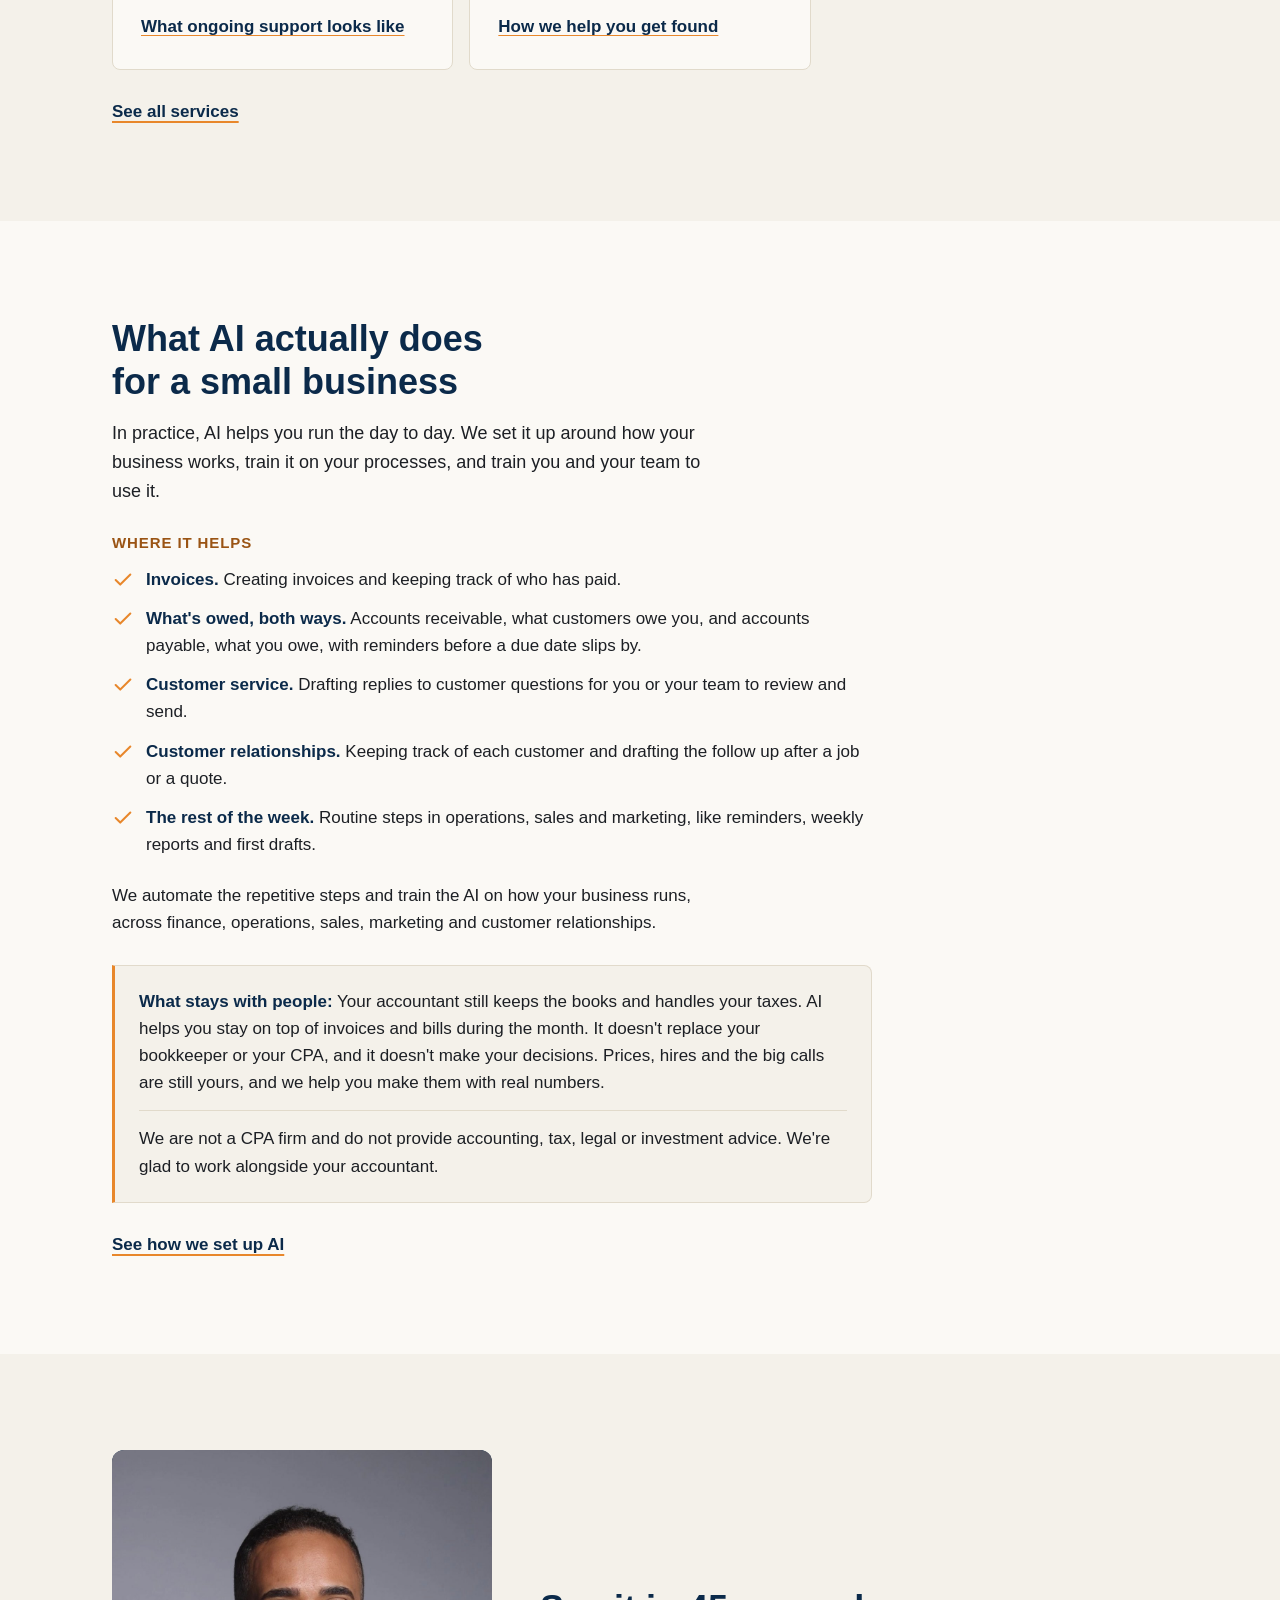
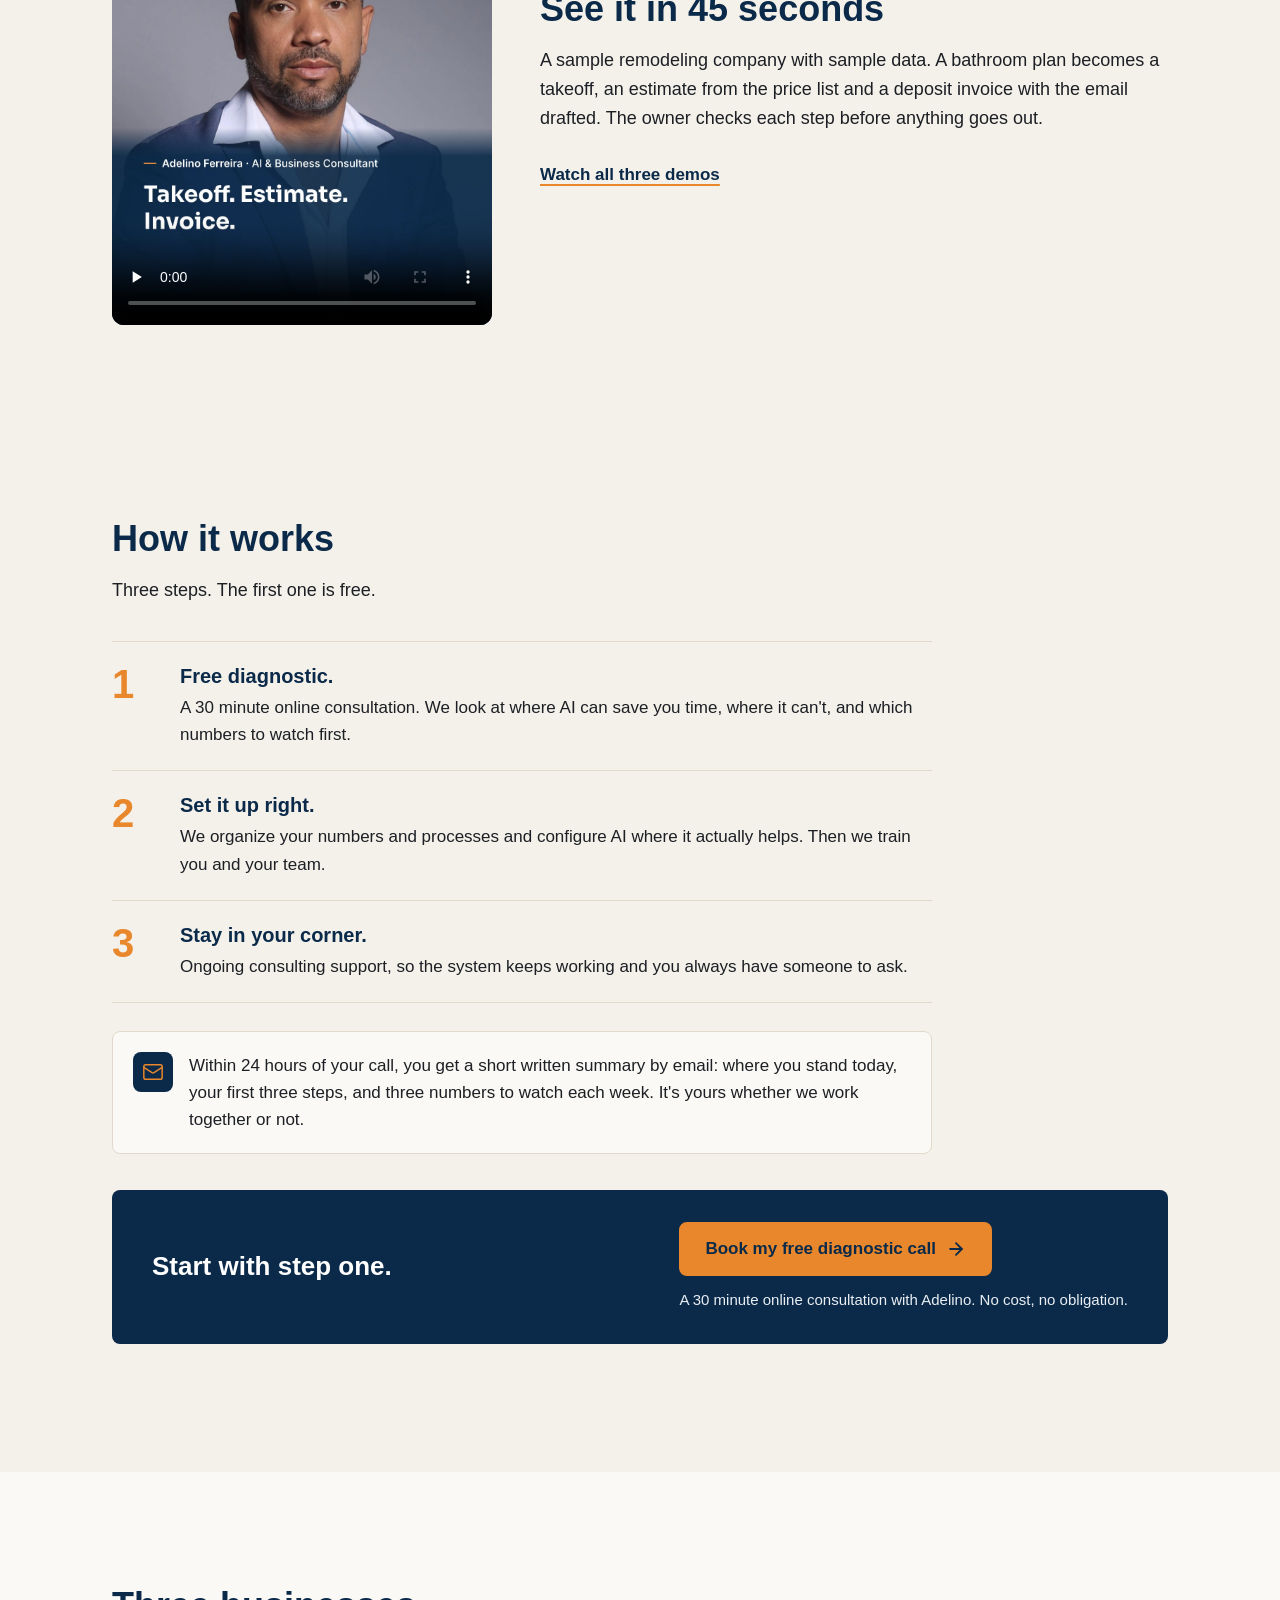
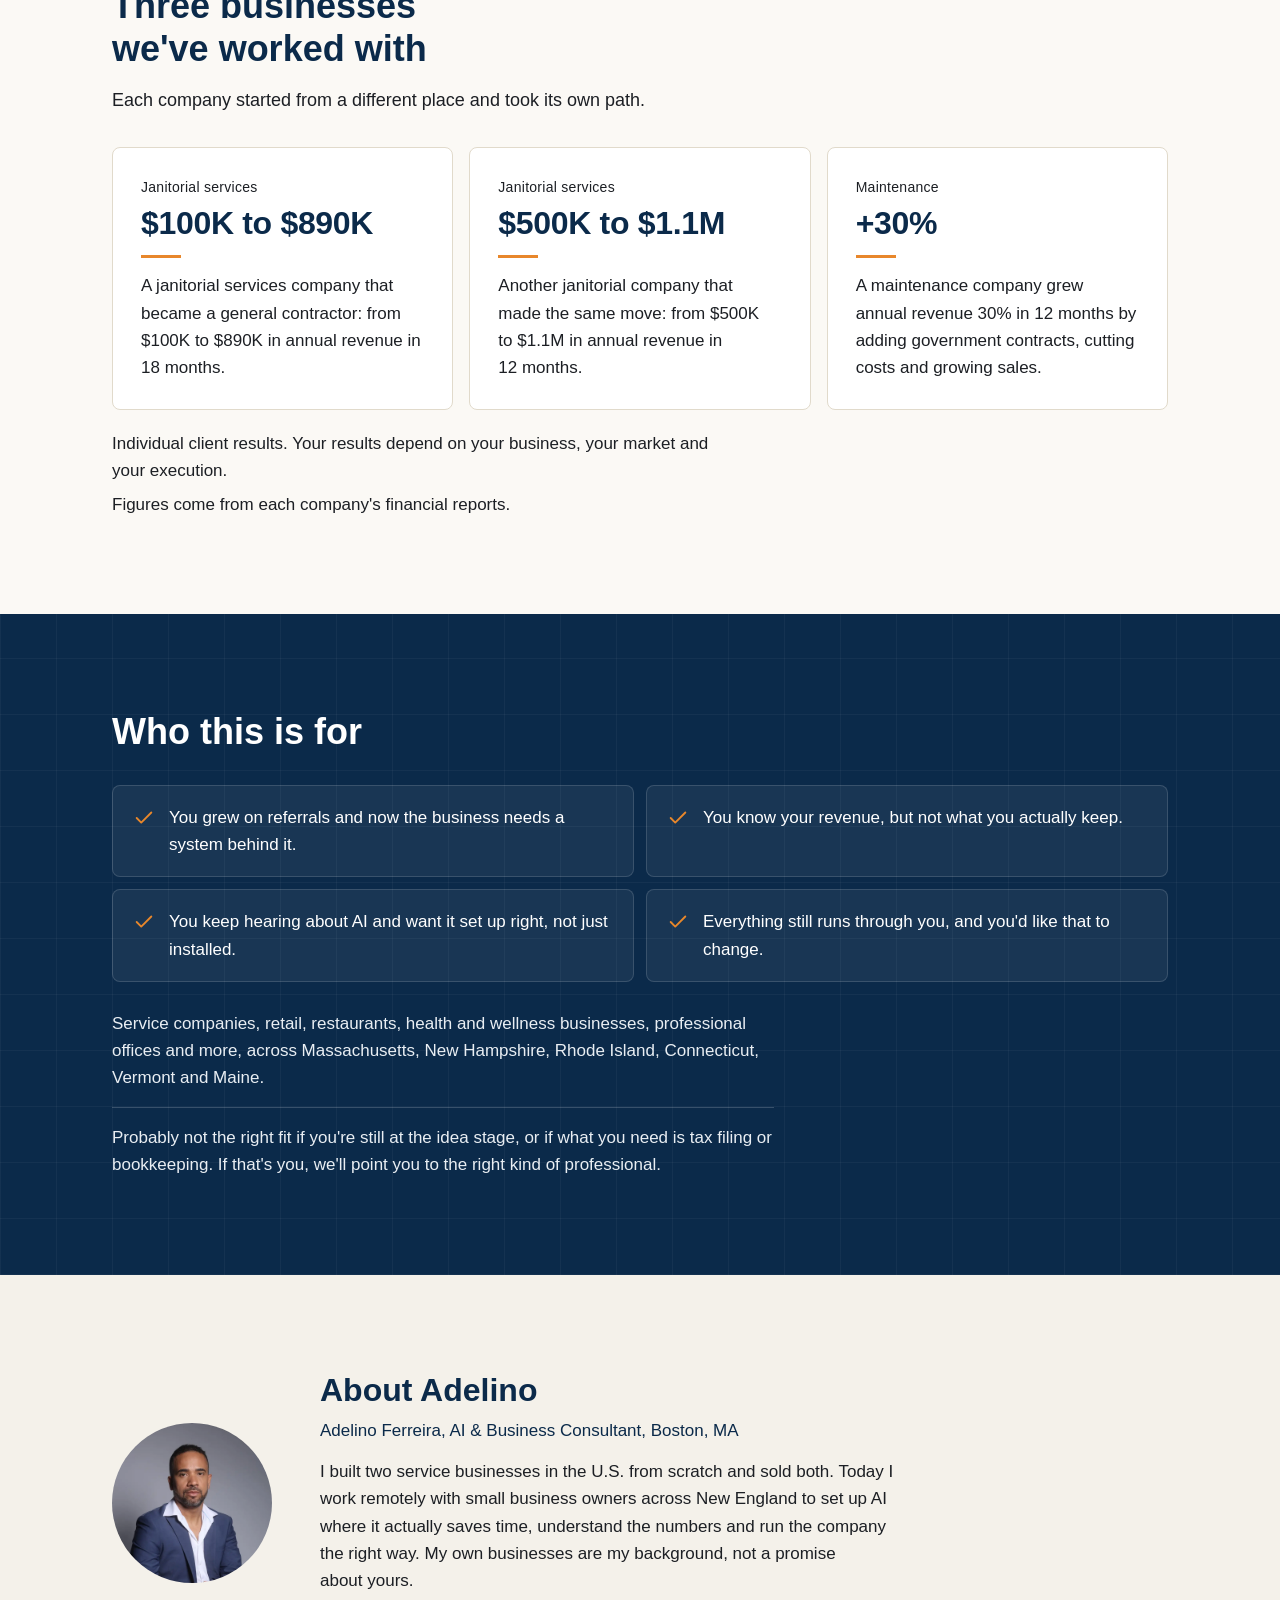
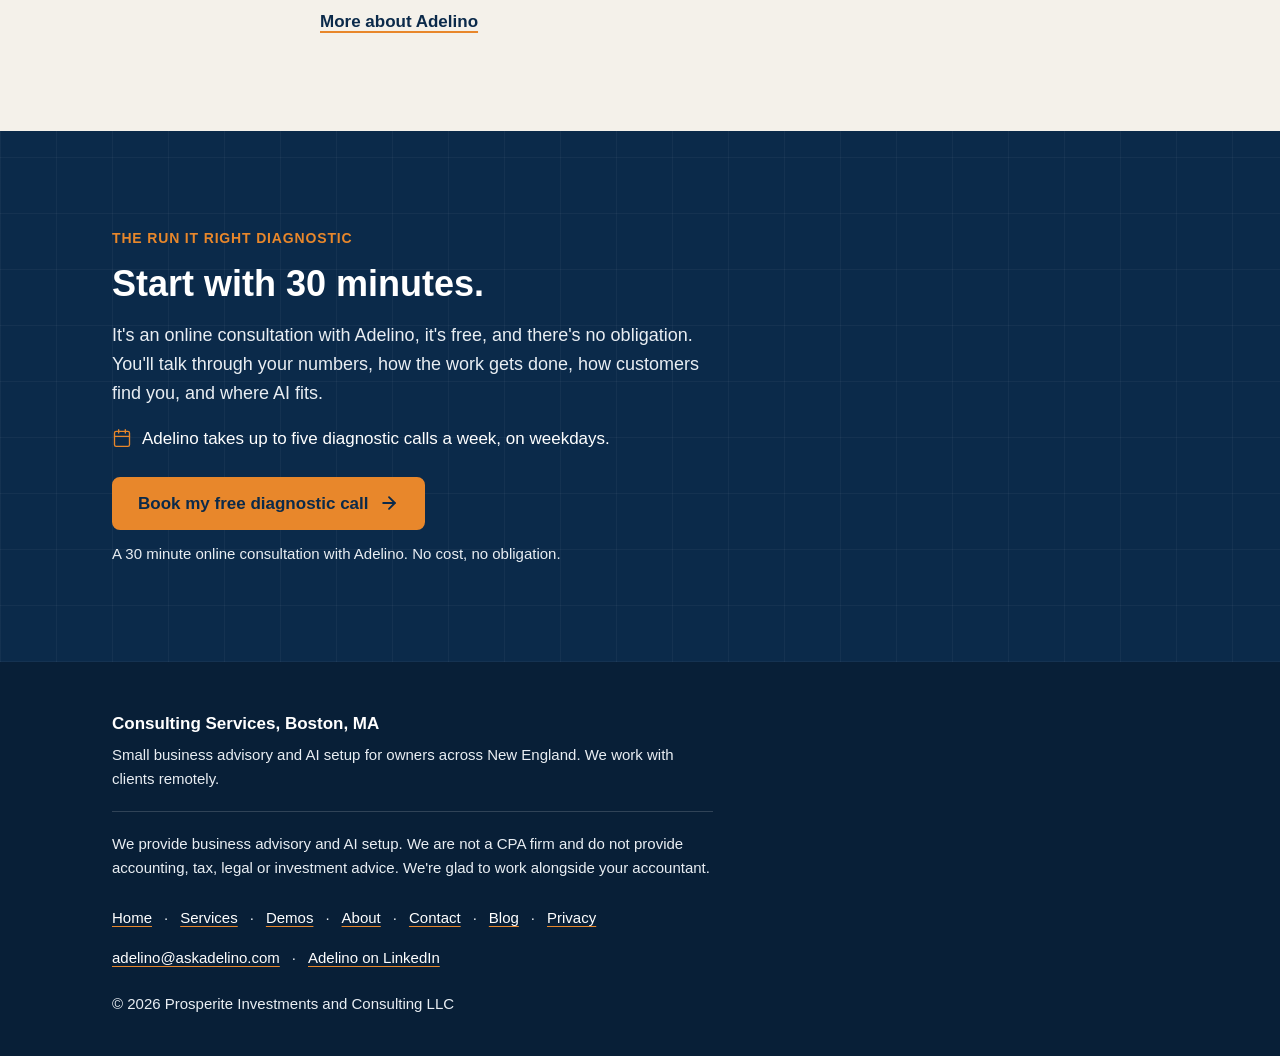
==== commit 111db596: "Home: Demos in menu and demo section" ====
--- a/index.html
+++ b/index.html
@@ -147,7 +147,7 @@
     <nav class="site-nav" id="site-nav" aria-label="Main">
       <ul class="nav-list">
         <li><a href="/" aria-current="page">Home</a></li>
-        <li><a href="/services/">Services</a></li>
+        <li><a href="/services/">Services</a></li><li><a href="/demo/">Demos</a></li>
         <li><a href="/about/">About</a></li>
         <li><a href="/contact/">Contact</a></li>
         <li><a href="/blog/">Blog</a></li>
@@ -244,6 +244,24 @@
     </div>
   </section>
 
+  <section class="section" aria-labelledby="demo-title">
+    <style>
+      .home-demo { display: grid; gap: 24px; align-items: center; }
+      .home-demo video { width: 100%; max-width: 380px; aspect-ratio: 4 / 5; border-radius: 12px; background: #0B2A4A; display: block; }
+      @media (min-width: 860px) { .home-demo { grid-template-columns: 380px 1fr; gap: 48px; } }
+    </style>
+    <div class="wrap home-demo">
+      <video controls playsinline preload="none" poster="/assets/video/demo1-poster.jpg" aria-label="Demonstration video: takeoff, estimate and invoice">
+        <source src="/assets/video/demo1-takeoff-estimate-invoice.mp4" type="video/mp4">
+      </video>
+      <div>
+        <h2 id="demo-title">See it in 45 seconds</h2>
+        <p class="lead">A sample remodeling company with sample data. A bathroom plan becomes a takeoff, an estimate from the price list and a deposit invoice with the email drafted. The owner checks each step before anything goes out.</p>
+        <p class="section-foot"><a class="text-link" href="/demo/">Watch all three demos</a></p>
+      </div>
+    </div>
+  </section>
+
   <section class="section how" aria-labelledby="how-title">
     <div class="wrap">
       <h2 id="how-title">How it works</h2>
@@ -356,7 +374,7 @@
     <p class="f-name">Consulting Services, Boston, MA</p>
     <p class="f-line">Small business advisory and AI setup for owners across New England. We work with clients remotely.</p>
     <p class="scope">We provide business advisory and AI setup. We are not a CPA firm and do not provide accounting, tax, legal or investment advice. We're glad to work alongside your accountant.</p>
-    <nav aria-label="Footer"><p class="links"><a href="/" aria-current="page">Home</a> <span aria-hidden="true">·</span> <a href="/services/">Services</a> <span aria-hidden="true">·</span> <a href="/about/">About</a> <span aria-hidden="true">·</span> <a href="/contact/">Contact</a> <span aria-hidden="true">·</span> <a href="/blog/">Blog</a> <span aria-hidden="true">·</span> <a href="/privacy/">Privacy</a></p></nav>
+    <nav aria-label="Footer"><p class="links"><a href="/" aria-current="page">Home</a> <span aria-hidden="true">·</span> <a href="/services/">Services</a> <span aria-hidden="true">·</span> <a href="/demo/">Demos</a> <span aria-hidden="true">·</span> <a href="/about/">About</a> <span aria-hidden="true">·</span> <a href="/contact/">Contact</a> <span aria-hidden="true">·</span> <a href="/blog/">Blog</a> <span aria-hidden="true">·</span> <a href="/privacy/">Privacy</a></p></nav>
     <p class="links contact-links"><a href="mailto:adelino@askadelino.com">adelino@askadelino.com</a> <span aria-hidden="true">·</span> <a href="https://www.linkedin.com/in/adelino-ferreira-972801154" rel="me noopener" target="_blank">Adelino on LinkedIn</a></p>
     <p class="copy">© 2026 Prosperite Investments and Consulting LLC</p>
   </div>
